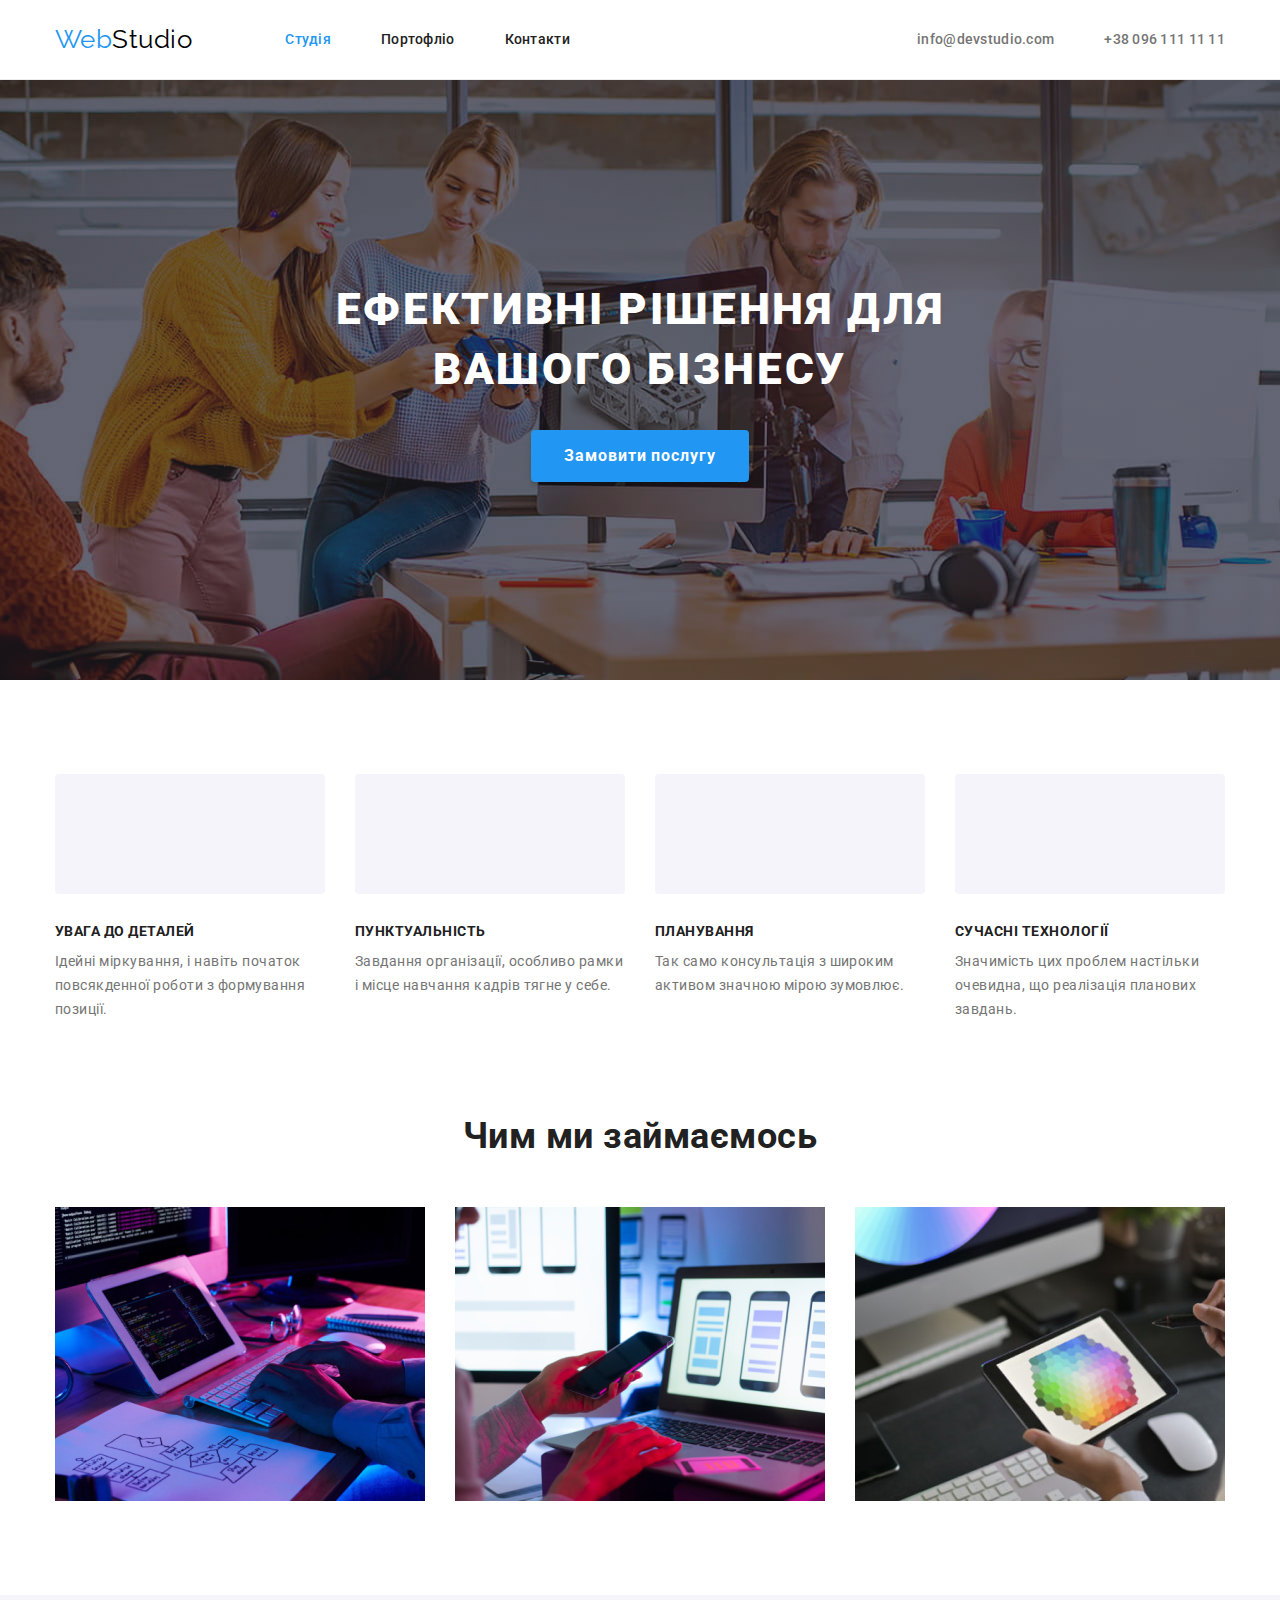
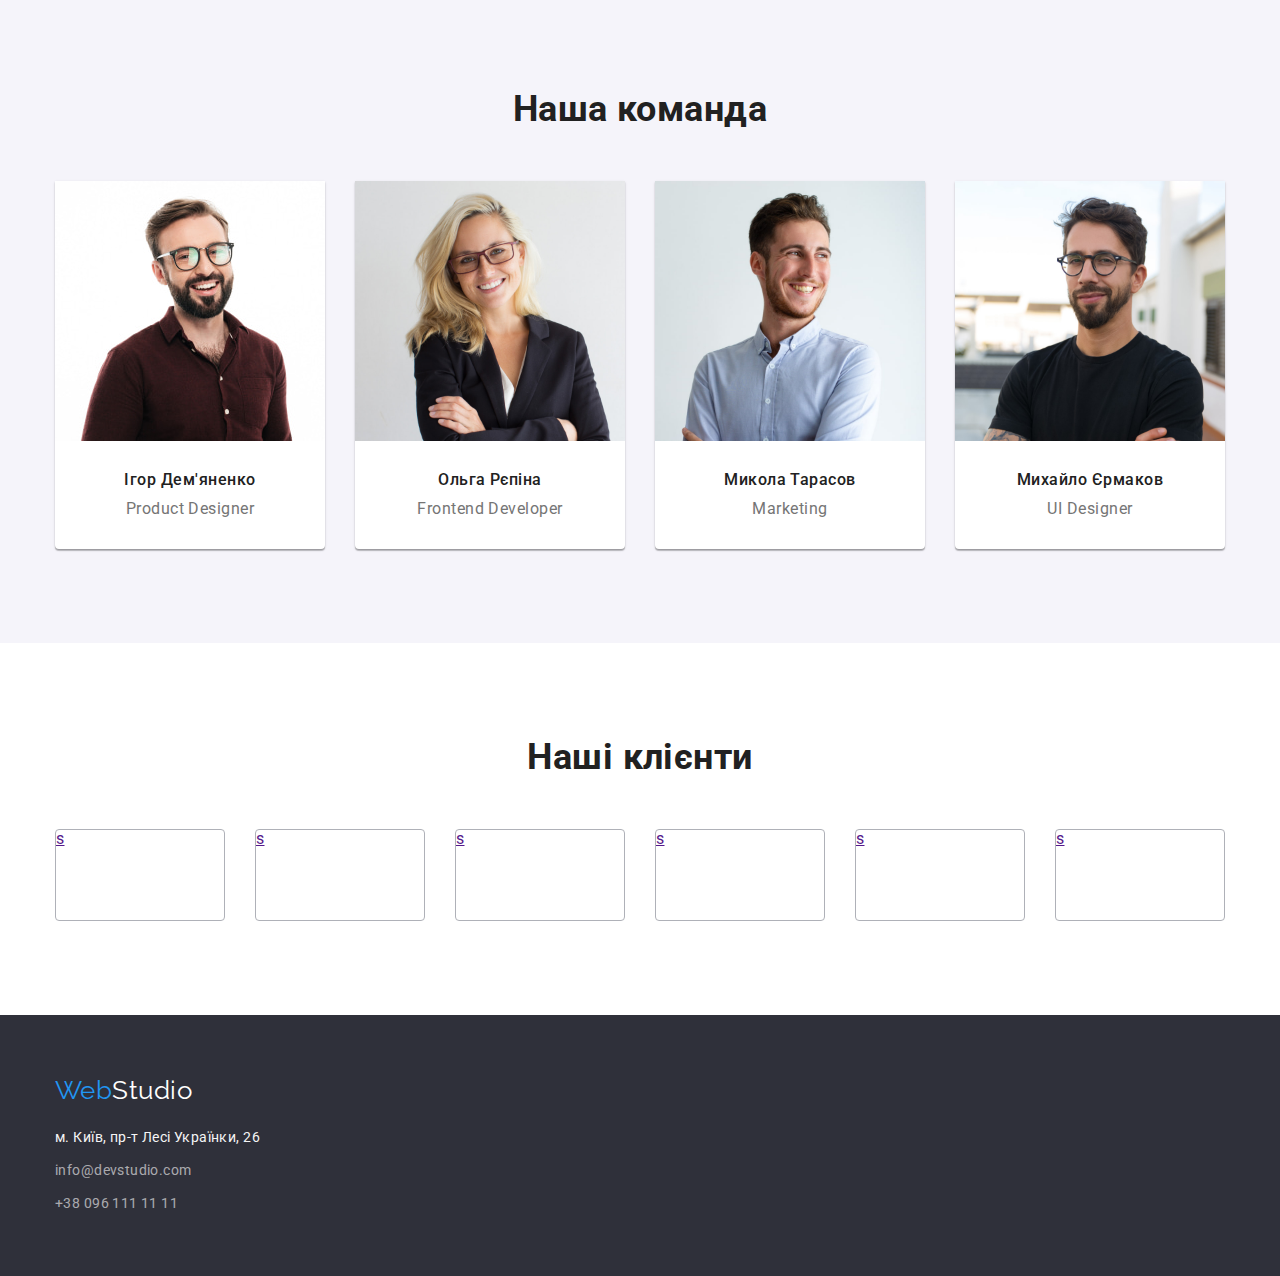
==== index.html @ 8ae7270e "Додано фон service , та icons.svg" ====
<!DOCTYPE html>
<html lang="uk">
  <head>
    <meta charset="UTF-8" />
    <meta http-equiv="X-UA-Compatible" content="IE=edge" />
    <meta name="viewport" content="width=device-width, initial-scale=1.0" />
    <title>WebStudio</title>
    <link
      href="https://fonts.googleapis.com/css2?family=Raleway:wght@700&family=Roboto:wght@400;500;700;900&display=swap"
      rel="stylesheet"
    />
    <link
      rel="stylesheet"
      href="https://cdnjs.cloudflare.com/ajax/libs/modern-normalize/1.1.0/modern-normalize.min.css"
    />
    <link rel="stylesheet" href="./css/styles.css" />
  </head>
  <body>
    <!--Шапка сайту-->
    <header class="page-header">
      <div class="container navbar">
        <!-- Лого -->
        <a class="logo" href="./index.html"><span>Web</span>Studio</a>

        <!-- Навігація по сайту -->
        <nav class="site-nav">
          <ul class="nav-list">
            <li class="item">
              <a class="link current" href="./index.html">Студія</a>
            </li>
            <li class="item">
              <a class="link" href="./portfolio.html">Портофліо</a>
            </li>
            <li class="item">
              <a class="link" href="">Контакти</a>
            </li>
          </ul>
        </nav>

        <!-- Контакти -->
        <ul class="info-list">
          <li class="info-item">
            <a class="info-contact" href="mailto:info@devstudio.com">info@devstudio.com</a>
          </li>
          <li class="item">
            <a class="info-contact" href="tel:+380961111111"> +38 096 111 11 11 </a>
          </li>
        </ul>
      </div>
    </header>

    <!--Головна інформація-->
    <main class="page-main">
      <!--Замовлення послуги-->
      <section class="service">
        <div class="background-img">
        <div class="service-container container">
          <h1 class="service-title">
            Ефективні рішення для вашого бізнесу
          </h1>

          <button class="service-btn" type="button">Замовити послугу</button>
        </div>
      </div>
      </section>

      <!--Особливості-->
      <section class="section">
        <div class="container">
          <h2 class="visually-hidden">Особливості</h2>
          
          <ul class="features-list">
            <li class="features-item">
              <h3 class="features-title">Увага до деталей</h3>
              <p class="features-text">
                Ідейні міркування, і навіть початок повсякденної роботи з
                формування позиції.
              </p>
            </li>
            <li class="features-item">
              <h3 class="features-title">Пунктуальність</h3>
              <p class="features-text">
                Завдання організації, особливо рамки і місце навчання кадрів
                тягне у себе.
              </p>
            </li>
            <li class="features-item">
              <h3 class="features-title">Планування</h3>
              <p class="features-text">
                Так само консультація з широким активом значною мірою зумовлює.
              </p>
            </li>
            <li class="features-item">
              <h3 class="features-title">Сучасні технології</h3>
              <p class="features-text">
                Значимість цих проблем настільки очевидна, що реалізація
                планових завдань.
              </p>
            </li>
          </ul>
        </div>
      </section>

      <!--Робота компанії-->
      <section class="section">
        <div class="container">
          <h2 class="work-title">Чим ми займаємось</h2>

          <ul class="work-list">
            <li class="work-img">
              <img
                class="photo"
                src="./images/work1.jpg"
                alt="програміст працює на своєму робочому місці"
                width="370"
              />
            </li>
            <li class="work-img">
              <img
                class="photo"
                src="./images/work2.jpg"
                alt="команда розробників працює над інтерфейсом для мобільних телефонів"
                width="370"
              />
            </li>
            <li class="work-img">
              <img
                class="photo"
                src="./images/work3.jpg"
                alt="креативний художник веб-дизайну з робочим графічним планшетом для підбору кольорів"
                width="370"
              />
            </li>
          </ul>
        </div>
      </section>

      <!--Команда розробників-->
      <section class="section">
        <div class="container">
          <h2 class="team-title">Наша команда</h2>

          <ul class="team-list">
            <li class="team-item">
              <img
                class="photo"
                src="./images/person1.jpg"
                alt="на фото Ігор Дем'яненко"
                width="270"
              />
              <div class="list-box">
                <h3 class="list-name">Ігор Дем'яненко</h3>
                <p class="position-name">Product Designer</p>
              </div>
            </li>
            <li class="team-item">
              <img
                class="photo"
                src="./images/person2.jpg"
                alt="на фото Ольга Рєпіна"
                width="270"
              />
              <div class="list-box">
                <h3 class="list-name">Ольга Рєпіна</h3>
                <p class="position-name">Frontend Developer</p>
              </div>
            </li>
            <li class="team-item">
              <img
                class="photo"
                src="./images/person3.jpg"
                alt="на фото Микола Тарасов"
                width="270"
              />
              <div class="list-box">
                <h3 class="list-name">Микола Тарасов</h3>
                <p class="position-name">Marketing</p>
              </div>
            </li>
            <li class="team-item">
              <img
                class="photo"
                src="./images/person4.jpg"
                alt="на фото Михайло Єрмаков"
                width="270"
              />
              <div class="list-box">
                <h3 class="list-name">Михайло Єрмаков</h3>
                <p class="position-name">UI Designer</p>
              </div>
            </li>
          </ul>
        </div>
      </section>

      <!-- Постійні клієнти -->
      <section class="section">
        <div class="container">
          <h2 class="clients-title">Наші клієнти</h2>
          
          <ul class="clients-list">
            <li class="clients-item">
              <a href="">s</a>
            </li>
            <li class="clients-item">
              <a href="">s</a>
            </li>
            <li class="clients-item">
              <a href="">s</a>
            </li>
            <li class="clients-item">
              <a href="">s</a>
            </li>
            <li class="clients-item">
              <a href="">s</a>
            </li>
            <li class="clients-item">
              <a href="">s</a>
            </li>
          </ul>
        </div>
      </section>
    </main>

     <!--Підвал сайту-->
     <footer class="page-footer">
      <div class="footer-container container">
        <div class="footer-information">
          <!-- Лого -->
          <a class="footer-logo" href="./index.html"><span>Web</span>Studio</a>

          <!-- Адреса -->
          <address class="information">
            <ul class="information-list">
              <li class="contact-list">
                <a
                  class="footer-address"
                  href="https://www.google.com.ua/maps/place/%D0%B1%D1%83%D0%BB.+%D0%9B%D0%B5%D1%81%D0%B8+%D0%A3%D0%BA%D1%80%D0%B0%D0%B8%D0%BD%D0%BA%D0%B8,+26,+%D0%9A%D0%B8%D0%B5%D0%B2,+02000/@50.4265653,30.5373471,18z/data=!4m5!3m4!1s0x40d4cf0e033ecbe9:0x57a4dffefec77da0!8m2!3d50.4265807!4d30.5383858?hl=ru"
                  target="_blank"
                  rel="noreferrer , nofollow , noopener">
                  м. Київ, пр-т Лесі Українки, 26
                </a>
              </li>
              <li class="contact-list">
                <a 
                  class="footer-contact" 
                  href="mailto:info@devstudio.com">
                  info@devstudio.com
                </a>
              </li class=contact-list>
              <li>
                <a 
                  class="footer-contact" 
                  href="tel:+380961111111">
                  +38 096 111 11 11
                </a>
              </li> 
            </ul>
          </address>
        </div>
      </div>
    </footer>
  </body>
</html>
---- css/styles.css ----
:root {
  --primary-text-color: #212121;
  --secondary-text-color: #757575;
  --interactive-text-color: #2196F3;
  --additional-text-color: #FFFFFF;
  --footer-text-contact: rgba(255, 255, 255, 0.6);
  --logo-text-color: #000000;
  --primary-bg-color: #F5F5F5;
  --service-bg-color:#C4C4C4;
  --team-bg-color: #F5F4FA;
  --footer-bg-color: #2F303A;
  --additional-btn-color: #188CE8;
  --card-border-color: #EEEEEE;
  --header-line-color: #ECECEC;
  --border-clients-static: #AFB1B8;
}

/* Глобальні налаштування */
body {
  font-family: 'Roboto', sans-serif;
  letter-spacing: 0.03em;
  
  background-color: var(--additional-text-color);
  
  color: var(--secondary-text-color);
}

/* Секції */
.section {
  padding-top: 94px;
  padding-bottom: 94px;
  
  background-color: var(--additional-text-color);
}

/* Глобальне налаштування контейнеру */
.container {
  width: 1200px;
  margin-left: auto;
  margin-right: auto;
  padding-left: 15px;
  padding-right: 15px;
}

/* Паттерн visually-hidden */
.visually-hidden {
  position: absolute;
  width: 1px;
  height: 1px;
  margin: -1px;
  border: 0;
  padding: 0;
  white-space: nowrap;
  clip-path: inset(100%);
  clip: rect(0 0 0 0);
  overflow: hidden;
}

/* Налаштунок фото */
.photo {
  display: block;
}

/* Глобальне скидання */
h1,
h2,
h3,
h4,
h5,
h6,
p {
 margin: 0; 
 padding: 0;
}

/* Налаштування для списків */
ul {
  margin: 0;
  padding: 0;

  list-style: none;
}

/* -----HEADER----- */
.navbar {
  display: flex;
  align-items: center;
}

.page-header {
  border-bottom: 1px solid var(--header-line-color);

  background-color: var(--additional-text-color);
}

/* Лого */
.logo {
  color: var(--logo-text-color);
  font-family: 'Raleway', sans-serif;
  font-size: 26px;
  line-height: 1.2;
  text-decoration: none;
}

.logo>span {
  color: var(--interactive-text-color);
}

/* Навігація по сайту */

.site-nav {
  margin-left: 93px;
}

.nav-list {
  display: flex;
}

.nav-list .item:not(:last-child) {
  margin-right: 50px;
}


.nav-list .link {
  display: block;
  padding-top: 32px;
  padding-bottom: 31px;

  color: var(--primary-text-color);
  font-weight: 500;
  font-size: 14px;
  line-height: 1.14;
  letter-spacing: 0.02em;
  text-decoration: none;
}

.nav-list .link:hover,
.nav-list .link:focus {
  color: var(--interactive-text-color);
}

.nav-list .current {
  color: var(--interactive-text-color);
}

/* Контактна інформація */

.info-list {
  display: flex;
  margin-left: auto;
}

.info-item {
  display: block;
  margin-right: 50px;
}

.info-item:last-child {
  margin-right: 0;
}

.info-contact {
  display: block;
  padding-top: 32px;
  padding-bottom: 31px;
  color: var(--secondary-text-color);
  font-weight: 500;
  font-size: 14px;
  line-height: 1.14;
  letter-spacing: 0.02em;
  text-decoration: none;
} 

.info-contact:hover,
.info-contact:focus {
  color: var(--interactive-text-color);
} 

/* -----СТУДІЯ----- */

/* Замовлення послуги */
.background-img {
  max-width: 1600px;
  max-height: 600px;
  margin-left: auto;
  margin-right: auto;

  background-image: linear-gradient(
    rgba(47, 48, 58, 0.4),
    rgba(47, 48, 58, 0.4)),
    url(../images/servicebgimg.jpg);
  background-color: var(--service-bg-color);
  background-position: center;
  background-size: cover;
}

.service-container {
  padding-top: 200px;
  padding-bottom: 200px;
  width: 696px;
  margin: 0 auto;
  text-align: center;
}

.service-title {
  margin-bottom: 30px;
  font-weight: 900;
  color: var(--additional-text-color);
  font-size: 44px;
  line-height: 1.36;
  letter-spacing: 0.06em;
  text-transform: uppercase;
}

.service-btn {
  min-width: 216px;
  padding: 10px 32px;
  box-shadow: 0px 4px 4px rgba(0, 0, 0, 0.15);

  font-family: inherit;
  font-weight: 700;
  font-size: 16px;
  line-height: 1.87;
  letter-spacing: 0.06em;
  border-radius: 4px;
  text-align: center;
  color: var(--additional-text-color);

  background-color: var(--interactive-text-color);
  border: 1px solid transparent;

  cursor: pointer;
}

.service-btn:hover,
.service-btn:focus {
  background-color: var(--additional-btn-color);
}

/* Секція особливості */
.features-list {
  display: flex;
  flex-wrap: wrap;
} 

.features-list .features-item {
  width: 270px;
  margin-right: 30px;
}

.features-item:nth-last-child(1){
  margin-right: 0;
}

.features-item::before {
  display: block;
  content: '';
  height: 120px;
  border-radius: 4px;
  margin-bottom: 30px;
  background-color: var(--team-bg-color);
}

.features-title {
  margin-bottom: 10px;

  color: var(--primary-text-color);
  font-weight: 700;
  font-size: 14px;
  line-height: 1.14;
  text-transform: uppercase;
}

.features-text {
  color: var(--secondary-text-color);
  font-size: 14px;
  line-height: 1.71;
}

/* Робота компанії */
.work-list {
  display: flex;
  flex-wrap: wrap;
}

/* Padding 0 для секції */
.page-main .section:nth-last-child(3) {
  padding-top: 0;
}

.work-list .work-img {
  width: 370px;
  margin-right: 30px;
}

.work-img:last-child {
  margin-right: 0;
}

.work-title {
  margin-bottom: 50px;

  color: var(--primary-text-color);
  font-weight: 700;
  font-size: 36px;
  line-height: 1.16;
  text-align: center;
}

/* Команда */
.team-list {
  display: flex;
  flex-wrap: wrap;
}

/* Фон для секції */
.page-main .section:nth-last-child(2) {
  background-color: var(--team-bg-color);
}

.team-list .team-item {
  width: 270px;
  margin-right: 30px;
  box-shadow: 0px 1px 3px rgba(0, 0, 0, 0.12),
              0px 1px 1px rgba(0, 0, 0, 0.14),
              0px 2px 1px rgba(0, 0, 0, 0.2);

  background-color: var(--additional-text-color);
  border-radius: 0px 0px 4px 4px;
}

.team-item:last-child {
  margin-right: 0;
}

.team-title {
  margin-bottom: 50px;

  color: var(--primary-text-color);
  font-weight: 700;
  font-size: 36px;
  line-height: 1.16;
  text-align: center;
}

.list-box {
  padding-top: 30px;
  padding-bottom: 30px;
}

.list-name {
  margin-bottom: 10px;
  color: var(--primary-text-color);
  font-weight: 500;
  font-size: 16px;
  line-height: 1.18;
  text-align: center;
}

.position-name {
  color: var(--secondary-text-color);
  font-size: 16px;
  line-height: 1.18;
  text-align: center;
}

/* Наші клієнти */
.clients-list {
  display: flex;
  flex-wrap: wrap;
} 

.clients-list .clients-item {
  width: 170px;
  margin-right: 30px;
  height: 92px;
  border-radius: 4px;
  border: 1px solid var(--border-clients-static) ;
}

.clients-item:nth-last-child(1){
  margin-right: 0;
}

.clients-title {
margin-bottom: 50px;

color: var(--primary-text-color);
font-weight: 700;
font-size: 36px;
line-height: 1.16;
text-align: center;
}

/* -------ПОРТФОЛІО------- */

.portfolio .container:nth-child(1) {
  margin-bottom: 50px;
}

/* Фільтр кнопок */
.btn-list {
  display: flex;
  flex-wrap: wrap;
  justify-content: center;
  margin-bottom: 50px;
}

.btn-list .btn-item {
  margin-right: 6px;
}

.btn-item:last-child {
  margin-right: 0;
}

.btn-list .btn {
  padding: 6px 22px;

  font-family: inherit;
  font-weight: 500;
  font-size: 16px;
  line-height: 1.62;
  letter-spacing: 0.03em;
  color: var(--primary-text-color);

  border-radius: 4px;
  border: 1px transparent;
  background-color: var(--team-bg-color);

  cursor: pointer;
}

.btn-list .btn:hover,
.btn-list .btn:focus {
  box-shadow: 0px 3px 1px rgba(0, 0, 0, 0.1),
              0px 1px 2px rgba(0, 0, 0, 0.08),
              0px 2px 2px rgba(0, 0, 0, 0.12);

  background-color: var(--interactive-text-color);
  color: var(--additional-text-color);            
}

/* Портфоліо картки */

.portfolio-card {
  display: flex;
  flex-wrap: wrap;
}

.card {
  margin-right: 30px;
  margin-bottom: 30px;
  width: 370px;

  background-color: var(--additional-text-color);
}

.card:nth-child(3n) {
  margin-right: 0;
}

.card:nth-last-child(-n + 3) {
  margin-bottom: 0;
}

.portfolio-box {
  padding-top: 20px;
  padding-bottom: 20px;
  padding-left: 24px;
  padding-right: 24px;
  border-left: 1px solid var(--card-border-color);
  border-right: 1px solid var(--card-border-color);
  border-bottom: 1px solid var(--card-border-color);
}

.portfolio-link {
  text-decoration: none;
}

.portfolio-title {
  margin-bottom: 4px;
  color: var(--primary-text-color);
  font-weight: 700;
  font-size: 18px;
  line-height: 2;
  letter-spacing: 0.06em;
}

.portfolio-text {
  color: var(--secondary-text-color);
  font-size: 16px;
  line-height: 1.87;
}

/* -----FOOTER----- */

.page-footer {
  background-color: var(--footer-bg-color);
  padding-top: 60px;
  padding-bottom: 60px;
}

.footer-container {
  display: flex;
}

/* Лого */
.footer-logo {
  display:inline-block;
  margin-bottom: 20px;

  color: var(--additional-text-color);
  font-family: 'Raleway', sans-serif;
  font-size: 26px;
  line-height: 1.2;
  text-decoration: none;
}

.footer-logo>span {
  color: var(--interactive-text-color);
}

/* Адреса */

.contact-list:not(:last-child) {
  margin-bottom: 9px;
}

.footer-contact,
.footer-address  {
  font-size: 14px;
  font-style: normal;
  font-weight: 400;
  line-height: 1.71;
  letter-spacing: 0.03em;
  color: var(--footer-text-contact);
  text-decoration: none;
}

.footer-address {
  color: var(--primary-bg-color);
}

.footer-contact:hover,
.footer-contact:focus {
  color: var(--interactive-text-color);
} 

.footer-address:hover,
.footer-address:focus {
  color: var(--interactive-text-color);
}
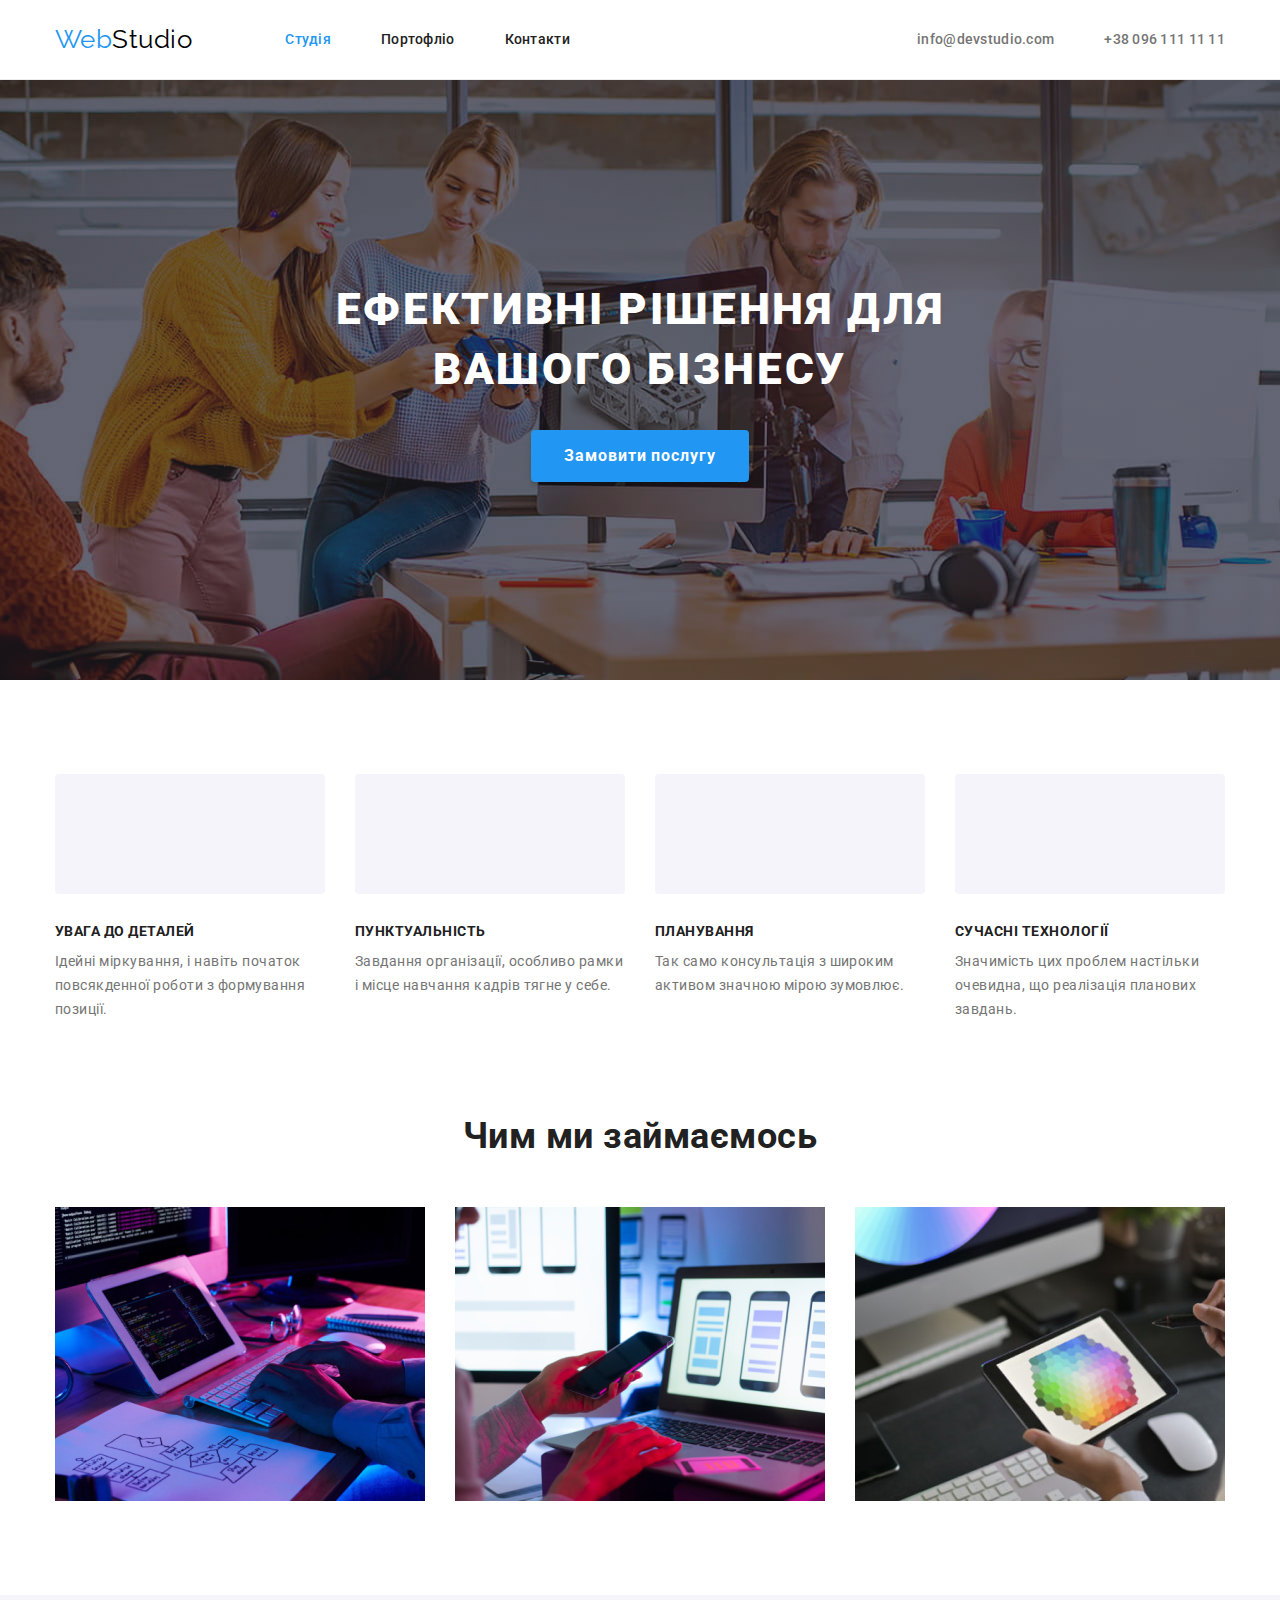
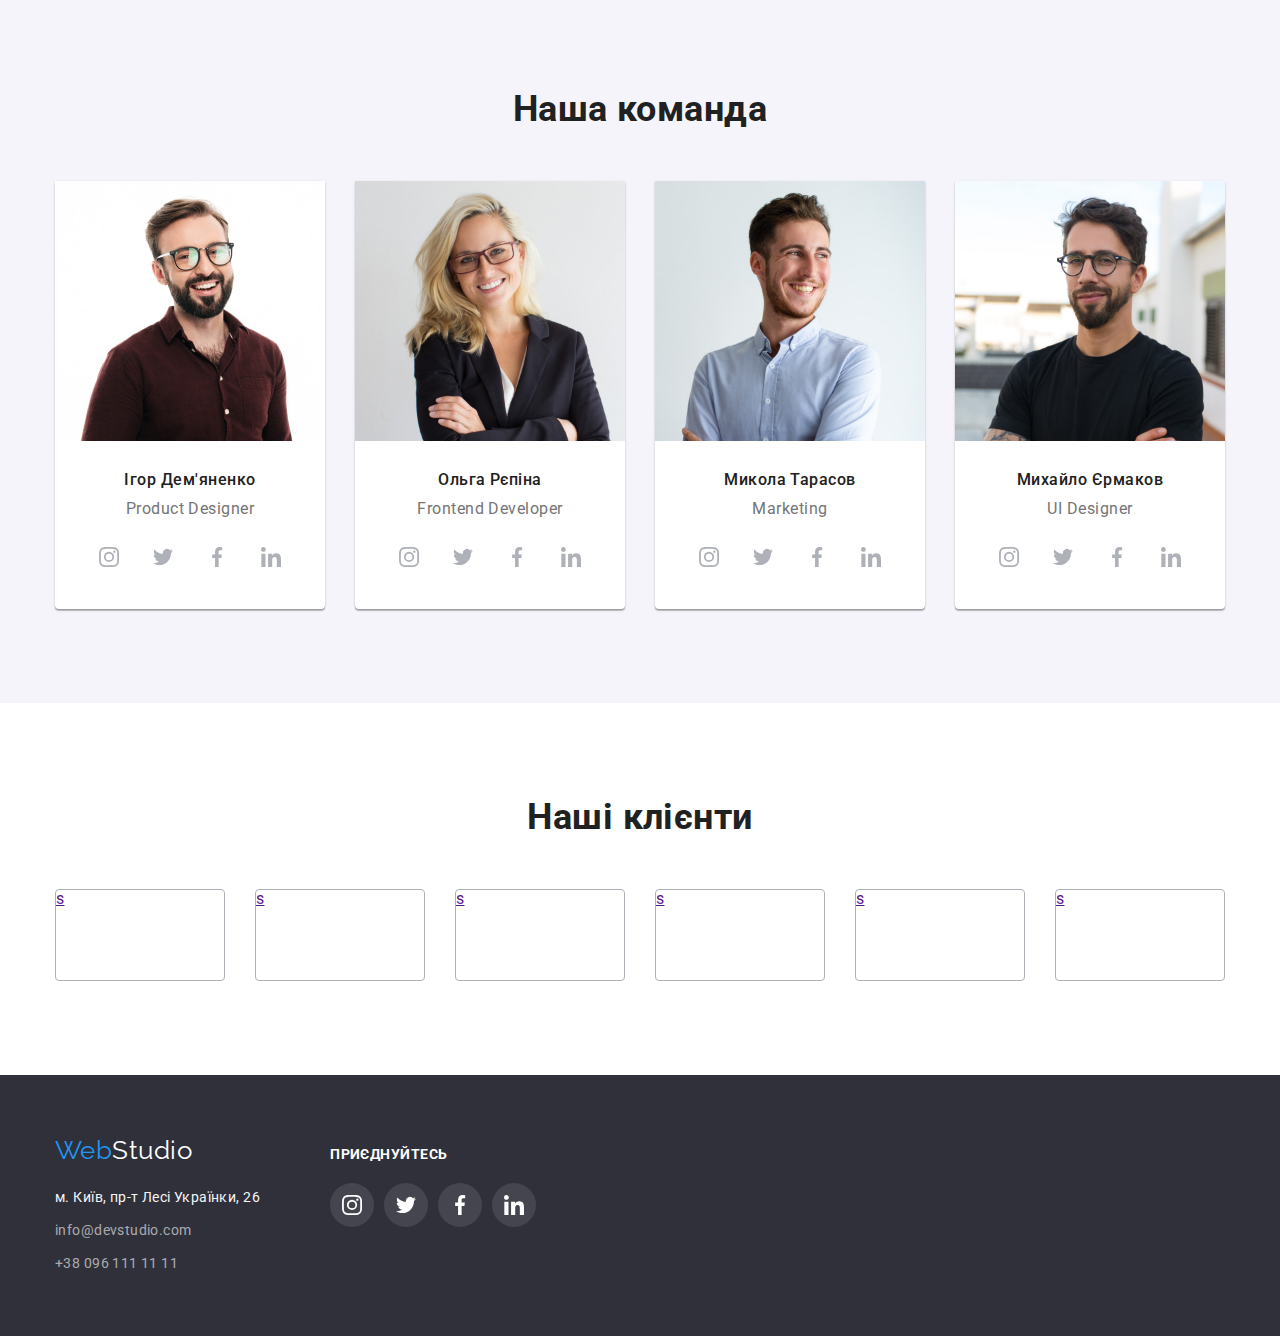
==== commit dc86cefd: "Створено іконки на соц.мережі" ====
--- a/index.html
+++ b/index.html
@@ -40,10 +40,14 @@
         <!-- Контакти -->
         <ul class="info-list">
           <li class="info-item">
-            <a class="info-contact" href="mailto:info@devstudio.com">info@devstudio.com</a>
+            <a class="info-contact" href="mailto:info@devstudio.com"
+              >info@devstudio.com</a
+            >
           </li>
           <li class="item">
-            <a class="info-contact" href="tel:+380961111111"> +38 096 111 11 11 </a>
+            <a class="info-contact" href="tel:+380961111111">
+              +38 096 111 11 11
+            </a>
           </li>
         </ul>
       </div>
@@ -54,21 +58,19 @@
       <!--Замовлення послуги-->
       <section class="service">
         <div class="background-img">
-        <div class="service-container container">
-          <h1 class="service-title">
-            Ефективні рішення для вашого бізнесу
-          </h1>
-
-          <button class="service-btn" type="button">Замовити послугу</button>
-        </div>
-      </div>
+          <div class="service-container container">
+            <h1 class="service-title">Ефективні рішення для вашого бізнесу</h1>
+
+            <button class="service-btn" type="button">Замовити послугу</button>
+          </div>
+        </div>
       </section>
 
       <!--Особливості-->
       <section class="section">
         <div class="container">
           <h2 class="visually-hidden">Особливості</h2>
-          
+
           <ul class="features-list">
             <li class="features-item">
               <h3 class="features-title">Увага до деталей</h3>
@@ -151,6 +153,28 @@
               <div class="list-box">
                 <h3 class="list-name">Ігор Дем'яненко</h3>
                 <p class="position-name">Product Designer</p>
+                <ul class="socials team-socials">
+                  <li class="icon-list"><a class="icon-link" href="">
+                    <svg class="team-svg">
+                      <use href="./images/icons.svg#icon-instagram" width="20" height="20"></use>
+                    </svg>
+                  </a></li>
+                  <li class="icon-list"><a class="icon-link" href="">
+                    <svg class="team-svg">
+                      <use href="./images/icons.svg#icon-twitter" width="20" height="20"></use>
+                    </svg>
+                  </a></li>
+                  <li class="icon-list"><a class="icon-link" href="">
+                    <svg class="team-svg">
+                      <use href="./images/icons.svg#icon-facebook" width="20" height="20"></use>
+                    </svg>
+                  </a></li>
+                  <li class="icon-list"><a class="icon-link" href="">
+                    <svg class="team-svg">
+                      <use href="./images/icons.svg#icon-linkedin" width="20" height="20"></use>
+                    </svg>
+                  </a></li>
+                </ul>
               </div>
             </li>
             <li class="team-item">
@@ -163,6 +187,28 @@
               <div class="list-box">
                 <h3 class="list-name">Ольга Рєпіна</h3>
                 <p class="position-name">Frontend Developer</p>
+                <ul class="socials team-socials">
+                  <li class="icon-list"><a class="icon-link" href="">
+                    <svg class="team-svg">
+                      <use href="./images/icons.svg#icon-instagram" width="20" height="20"></use>
+                    </svg>
+                  </a></li>
+                  <li class="icon-list"><a class="icon-link" href="">
+                    <svg class="team-svg">
+                      <use href="./images/icons.svg#icon-twitter" width="20" height="20"></use>
+                    </svg>
+                  </a></li>
+                  <li class="icon-list"><a class="icon-link" href="">
+                    <svg class="team-svg">
+                      <use href="./images/icons.svg#icon-facebook" width="20" height="20"></use>
+                    </svg>
+                  </a></li>
+                  <li class="icon-list"><a class="icon-link" href="">
+                    <svg class="team-svg">
+                      <use href="./images/icons.svg#icon-linkedin" width="20" height="20"></use>
+                    </svg>
+                  </a></li>
+                </ul>
               </div>
             </li>
             <li class="team-item">
@@ -175,6 +221,28 @@
               <div class="list-box">
                 <h3 class="list-name">Микола Тарасов</h3>
                 <p class="position-name">Marketing</p>
+                <ul class="socials team-socials">
+                  <li class="icon-list"><a class="icon-link" href="">
+                    <svg class="team-svg">
+                      <use href="./images/icons.svg#icon-instagram" width="20" height="20"></use>
+                    </svg>
+                  </a></li>
+                  <li class="icon-list"><a class="icon-link" href="">
+                    <svg class="team-svg">
+                      <use href="./images/icons.svg#icon-twitter" width="20" height="20"></use>
+                    </svg>
+                  </a></li>
+                  <li class="icon-list"><a class="icon-link" href="">
+                    <svg class="team-svg">
+                      <use href="./images/icons.svg#icon-facebook" width="20" height="20"></use>
+                    </svg>
+                  </a></li>
+                  <li class="icon-list"><a class="icon-link" href="">
+                    <svg class="team-svg">
+                      <use href="./images/icons.svg#icon-linkedin" width="20" height="20"></use>
+                    </svg>
+                  </a></li>
+                </ul>
               </div>
             </li>
             <li class="team-item">
@@ -187,6 +255,28 @@
               <div class="list-box">
                 <h3 class="list-name">Михайло Єрмаков</h3>
                 <p class="position-name">UI Designer</p>
+                <ul class="socials team-socials">
+                  <li class="icon-list"><a class="icon-link" href="">
+                    <svg class="team-svg">
+                      <use href="./images/icons.svg#icon-instagram" width="20" height="20"></use>
+                    </svg>
+                  </a></li>
+                  <li class="icon-list"><a class="icon-link" href="">
+                    <svg class="team-svg">
+                      <use href="./images/icons.svg#icon-twitter" width="20" height="20"></use>
+                    </svg>
+                  </a></li>
+                  <li class="icon-list"><a class="icon-link" href="">
+                    <svg class="team-svg">
+                      <use href="./images/icons.svg#icon-facebook" width="20" height="20"></use>
+                    </svg>
+                  </a></li>
+                  <li class="icon-list"><a class="icon-link" href="">
+                    <svg class="team-svg">
+                      <use href="./images/icons.svg#icon-linkedin" width="20" height="20"></use>
+                    </svg>
+                  </a></li>
+                </ul>
               </div>
             </li>
           </ul>
@@ -197,7 +287,7 @@
       <section class="section">
         <div class="container">
           <h2 class="clients-title">Наші клієнти</h2>
-          
+
           <ul class="clients-list">
             <li class="clients-item">
               <a href="">s</a>
@@ -222,8 +312,8 @@
       </section>
     </main>
 
-     <!--Підвал сайту-->
-     <footer class="page-footer">
+    <!--Підвал сайту-->
+    <footer class="page-footer">
       <div class="footer-container container">
         <div class="footer-information">
           <!-- Лого -->
@@ -237,28 +327,61 @@
                   class="footer-address"
                   href="https://www.google.com.ua/maps/place/%D0%B1%D1%83%D0%BB.+%D0%9B%D0%B5%D1%81%D0%B8+%D0%A3%D0%BA%D1%80%D0%B0%D0%B8%D0%BD%D0%BA%D0%B8,+26,+%D0%9A%D0%B8%D0%B5%D0%B2,+02000/@50.4265653,30.5373471,18z/data=!4m5!3m4!1s0x40d4cf0e033ecbe9:0x57a4dffefec77da0!8m2!3d50.4265807!4d30.5383858?hl=ru"
                   target="_blank"
-                  rel="noreferrer , nofollow , noopener">
+                  rel="noreferrer , nofollow , noopener"
+                >
                   м. Київ, пр-т Лесі Українки, 26
                 </a>
               </li>
               <li class="contact-list">
-                <a 
-                  class="footer-contact" 
-                  href="mailto:info@devstudio.com">
+                <a class="footer-contact" href="mailto:info@devstudio.com">
                   info@devstudio.com
                 </a>
-              </li class=contact-list>
-              <li>
-                <a 
-                  class="footer-contact" 
-                  href="tel:+380961111111">
+              </li>
+              <li class="contact-list">
+                <a class="footer-contact" href="tel:+380961111111">
                   +38 096 111 11 11
                 </a>
-              </li> 
+              </li>
             </ul>
           </address>
+        </div>
+
+        <!-- Соц.мережі футера -->
+        <div class="footer-socials">
+          <h2 class="socials-title">Приєднуйтесь</h2>
+
+          <ul class="socials">
+            <li class="socials-list">
+              <a class="socials-link" href="">
+                <svg class="socials-svg">
+                  <use href="./images/icons.svg#icon-instagram" width="20" height="20"></use>
+                </svg>
+              </a>
+            </li>
+            <li class="socials-list">
+              <a class="socials-link" href="">
+                <svg class="socials-svg">
+                  <use href="./images/icons.svg#icon-twitter" width="20" height="20"></use>
+                </svg>
+              </a>
+            </li>
+            <li class="socials-list">
+              <a class="socials-link" href="">
+                <svg class="socials-svg">
+                  <use href="./images/icons.svg#icon-facebook" width="20" height="20"></use>
+                </svg>
+              </a>
+            </li>
+            <li class="socials-list">
+              <a class="socials-link" href="">
+                <svg class="socials-svg">
+                  <use href="./images/icons.svg#icon-linkedin" width="20" height="20"></use>
+                </svg>
+              </a>
+            </li>
+          </ul>
         </div>
       </div>
     </footer>
   </body>
-</html>+</html>
--- a/css/styles.css
+++ b/css/styles.css
@@ -364,6 +364,44 @@
   text-align: center;
 }
 
+.team-socials {
+  display: flex;
+  padding-top: 16px;
+  padding-left: 32px;
+  padding-right: 32px;
+}
+
+.icon-link {
+  display: block;
+  padding-top: 12px;
+  padding-left: 12px;
+  width: 44px;
+  height: 44px;
+  border-radius: 50%;
+}
+
+.icon-list {
+  margin-left: 10px;
+}
+
+.icon-list:nth-child(1) {
+  margin-left: 0;
+}
+
+.icon-link:hover {
+  background-color: var(--interactive-text-color);
+}
+
+.icon-link:hover .team-svg {
+  fill: var(--additional-text-color);
+}
+
+.team-svg {
+  fill: var(--border-clients-static);
+  width: 20px;
+  height: 20px;
+}
+
 /* Наші клієнти */
 .clients-list {
   display: flex;
@@ -550,4 +588,52 @@
 .footer-address:hover,
 .footer-address:focus {
   color: var(--interactive-text-color);
+}
+
+/* Footer socials */
+
+.footer-socials {
+  padding-top: 12px;
+  margin-left: 70px;
+}
+
+.socials-title {
+  margin-bottom: 20px;
+  color: var(--additional-text-color);
+  font-size: 14px;
+  line-height: 1.14;
+  font-weight: 700;
+  text-transform: uppercase;
+}
+
+.socials {
+  display: flex;
+}
+
+.socials-link {
+  display: block;
+  padding-top: 12px;
+  padding-left: 12px;
+  width: 44px;
+  height: 44px;
+  background-color: rgba(255, 255, 255, 0.1);
+  border-radius: 50%;
+}
+
+.socials-list {
+  margin-left: 10px;
+}
+
+.socials-list:nth-child(1) {
+  margin-left: 0;
+}
+
+.socials-link:hover {
+  background-color: var(--interactive-text-color);
+}
+
+.socials-svg {
+  fill: var(--additional-text-color);
+  width: 20px;
+  height: 20px;
 }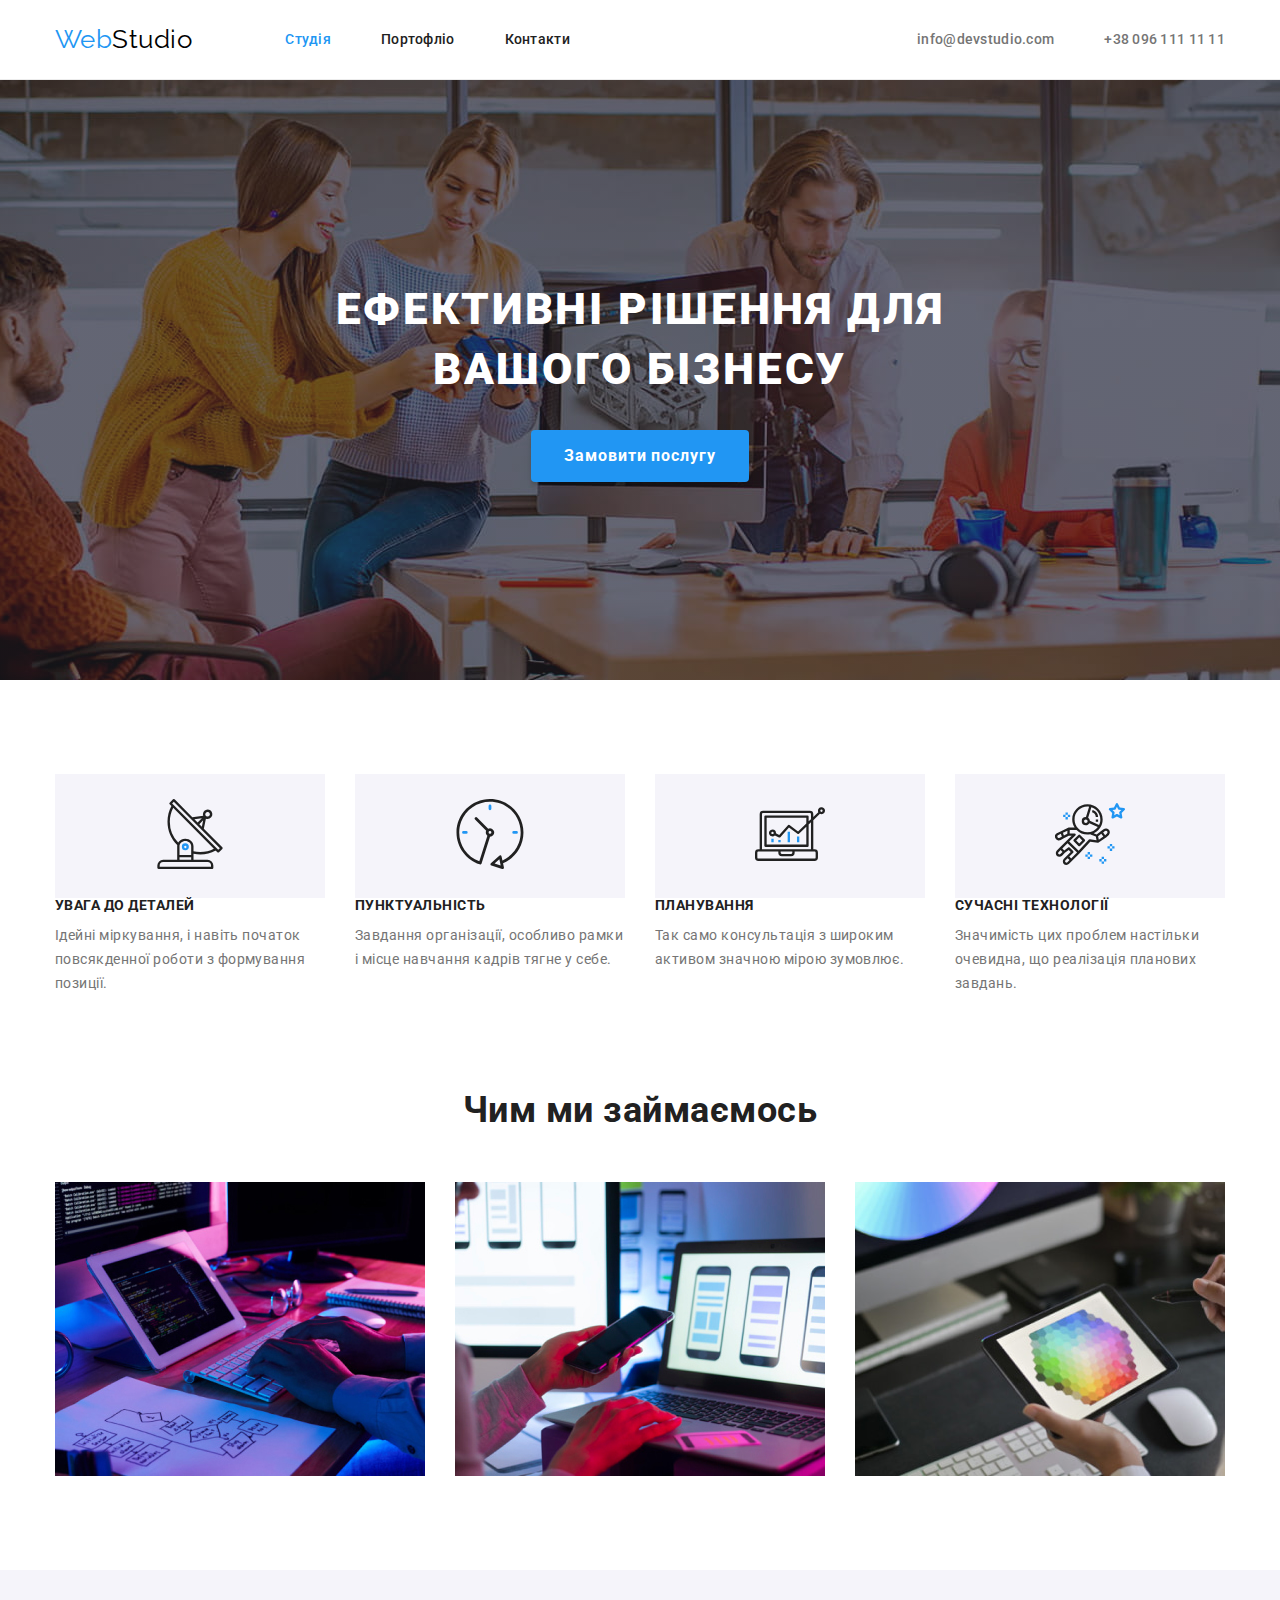
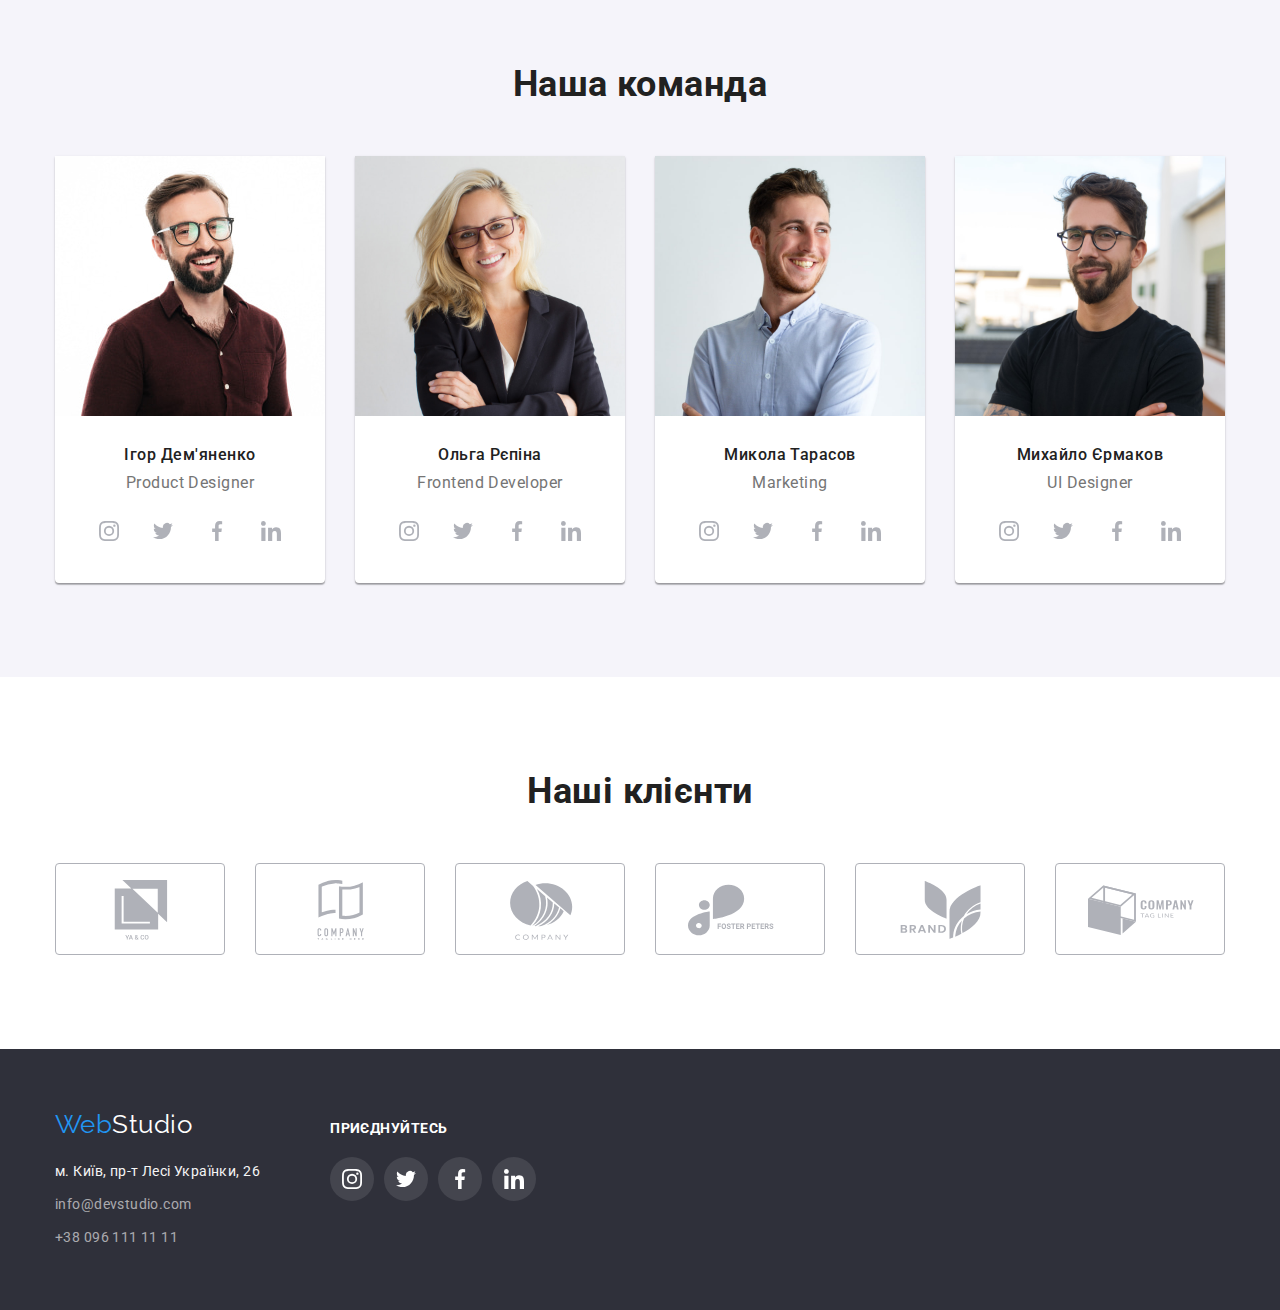
==== commit 33e54d81: "Додано іконки клієнтів та в Особливості" ====
--- a/index.html
+++ b/index.html
@@ -73,6 +73,11 @@
 
           <ul class="features-list">
             <li class="features-item">
+              <div class="features-box">
+                <svg class="features-icon" width="270" height="120">
+                  <use href="./images/icons.svg#icon-antenna" width="70" height="70"></use>
+                </svg>
+              </div>
               <h3 class="features-title">Увага до деталей</h3>
               <p class="features-text">
                 Ідейні міркування, і навіть початок повсякденної роботи з
@@ -80,6 +85,11 @@
               </p>
             </li>
             <li class="features-item">
+              <div class="features-box">
+                <svg class="features-icon" width="270" height="120">
+                  <use href="./images/icons.svg#icon-clock" width="70" height="70"></use>
+                </svg>
+              </div>
               <h3 class="features-title">Пунктуальність</h3>
               <p class="features-text">
                 Завдання організації, особливо рамки і місце навчання кадрів
@@ -87,12 +97,22 @@
               </p>
             </li>
             <li class="features-item">
+              <div class="features-box">
+                <svg class="features-icon" width="270" height="120">
+                  <use href="./images/icons.svg#icon-diagram" width="70" height="70"></use>
+                </svg>
+              </div>
               <h3 class="features-title">Планування</h3>
               <p class="features-text">
                 Так само консультація з широким активом значною мірою зумовлює.
               </p>
             </li>
             <li class="features-item">
+              <div class="features-box">
+                <svg class="features-icon" width="270" height="120">
+                  <use href="./images/icons.svg#icon-astronaut" width="70" height="70"></use>
+                </svg>
+              </div>
               <h3 class="features-title">Сучасні технології</h3>
               <p class="features-text">
                 Значимість цих проблем настільки очевидна, що реалізація
@@ -286,26 +306,52 @@
       <!-- Постійні клієнти -->
       <section class="section">
         <div class="container">
+          
           <h2 class="clients-title">Наші клієнти</h2>
 
+          <!-- Таблиця клієнтів -->
           <ul class="clients-list">
             <li class="clients-item">
-              <a href="">s</a>
-            </li>
-            <li class="clients-item">
-              <a href="">s</a>
-            </li>
-            <li class="clients-item">
-              <a href="">s</a>
-            </li>
-            <li class="clients-item">
-              <a href="">s</a>
-            </li>
-            <li class="clients-item">
-              <a href="">s</a>
-            </li>
-            <li class="clients-item">
-              <a href="">s</a>
+              <a class="clients-link" href="">
+                <svg class="clients-icon" width="170" height="92">
+                  <use href="./images/icons.svg#icon-client1" width="106" height="60"></use>
+                </svg>
+              </a>
+            </li>
+            <li class="clients-item">
+              <a class="clients-link" href="">
+                <svg class="clients-icon" width="170" height="92">
+                  <use href="./images/icons.svg#icon-client2" width="106" height="60"></use>
+                </svg>
+              </a>
+            </li>
+            <li class="clients-item">
+              <a class="clients-link" href="">
+                <svg class="clients-icon" width="170" height="92">
+                  <use href="./images/icons.svg#icon-client3" width="106" height="60"></use>
+                </svg>
+              </a>
+            </li>
+            <li class="clients-item">
+              <a class="clients-link" href="">
+                <svg class="clients-icon" width="170" height="92">
+                  <use href="./images/icons.svg#icon-client4" width="106" height="60"></use>
+                </svg>
+              </a>
+            </li>
+            <li class="clients-item">
+              <a class="clients-link" href="">
+                <svg class="clients-icon" width="170" height="92">
+                  <use href="./images/icons.svg#icon-client5" width="106" height="60"></use>
+                </svg>
+              </a>
+            </li>
+            <li class="clients-item">
+              <a class="clients-link" href="">
+                <svg class="clients-icon" width="170" height="92">
+                  <use href="./images/icons.svg#icon-client6" width="106" height="60"></use>
+                </svg>
+              </a>
             </li>
           </ul>
         </div>
--- a/css/styles.css
+++ b/css/styles.css
@@ -252,13 +252,16 @@
   margin-right: 0;
 }
 
-.features-item::before {
-  display: block;
-  content: '';
-  height: 120px;
-  border-radius: 4px;
-  margin-bottom: 30px;
+.features-box {
   background-color: var(--team-bg-color);
+}
+
+/* Параметри для іконок особливості */
+.features-icon {
+  padding-top: 25px;
+  padding-bottom: 25px;
+  padding-left: 100px;
+  padding-right: 100px;
 }
 
 .features-title {
@@ -358,15 +361,17 @@
 }
 
 .position-name {
+  margin-bottom: 16px;
+
   color: var(--secondary-text-color);
   font-size: 16px;
   line-height: 1.18;
   text-align: center;
 }
 
+/* Іконки */
 .team-socials {
   display: flex;
-  padding-top: 16px;
   padding-left: 32px;
   padding-right: 32px;
 }
@@ -416,6 +421,10 @@
   border: 1px solid var(--border-clients-static) ;
 }
 
+.clients-item:hover {
+  border: 1px solid var(--interactive-text-color);
+}
+
 .clients-item:nth-last-child(1){
   margin-right: 0;
 }
@@ -428,6 +437,15 @@
 font-size: 36px;
 line-height: 1.16;
 text-align: center;
+}
+
+.clients-icon {
+  padding: 16px 32px;
+  fill: var(--border-clients-static);
+}
+
+.clients-item:hover .clients-icon {
+  fill: var(--interactive-text-color);
 }
 
 /* -------ПОРТФОЛІО------- */
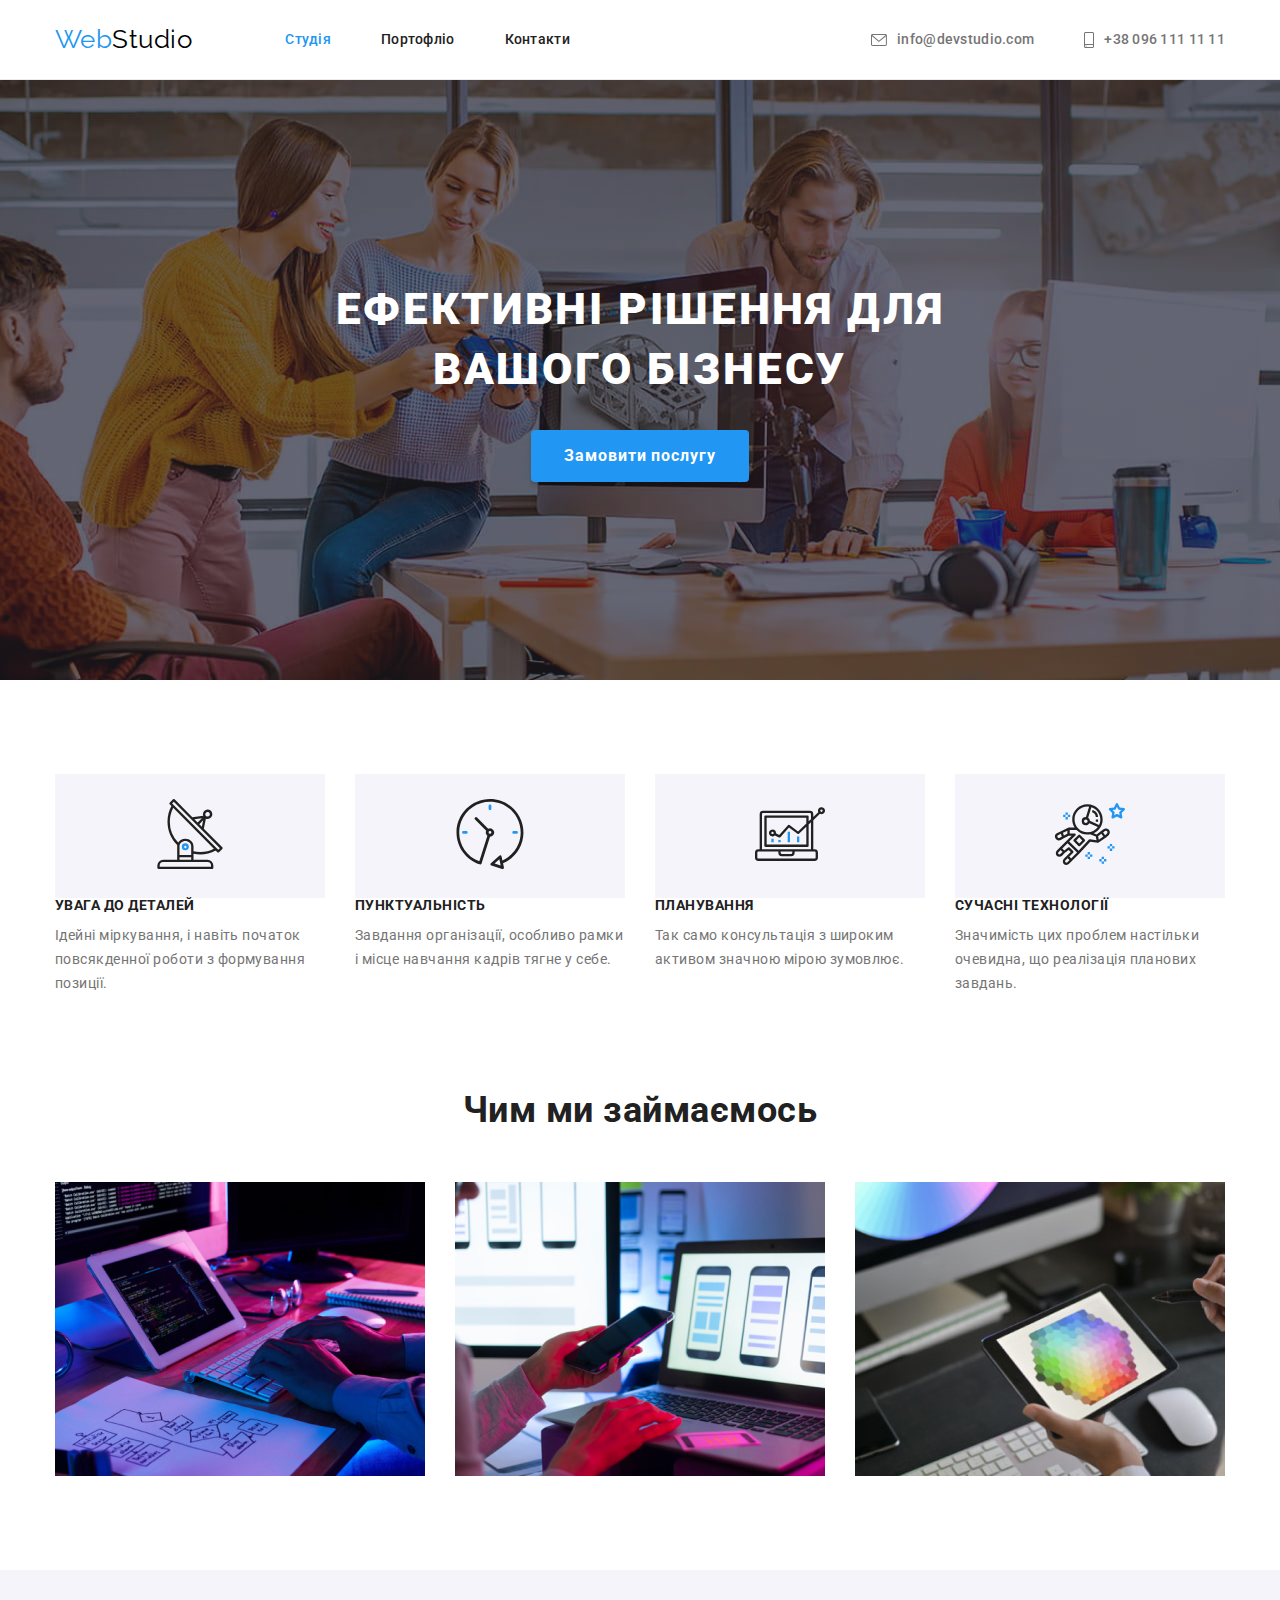
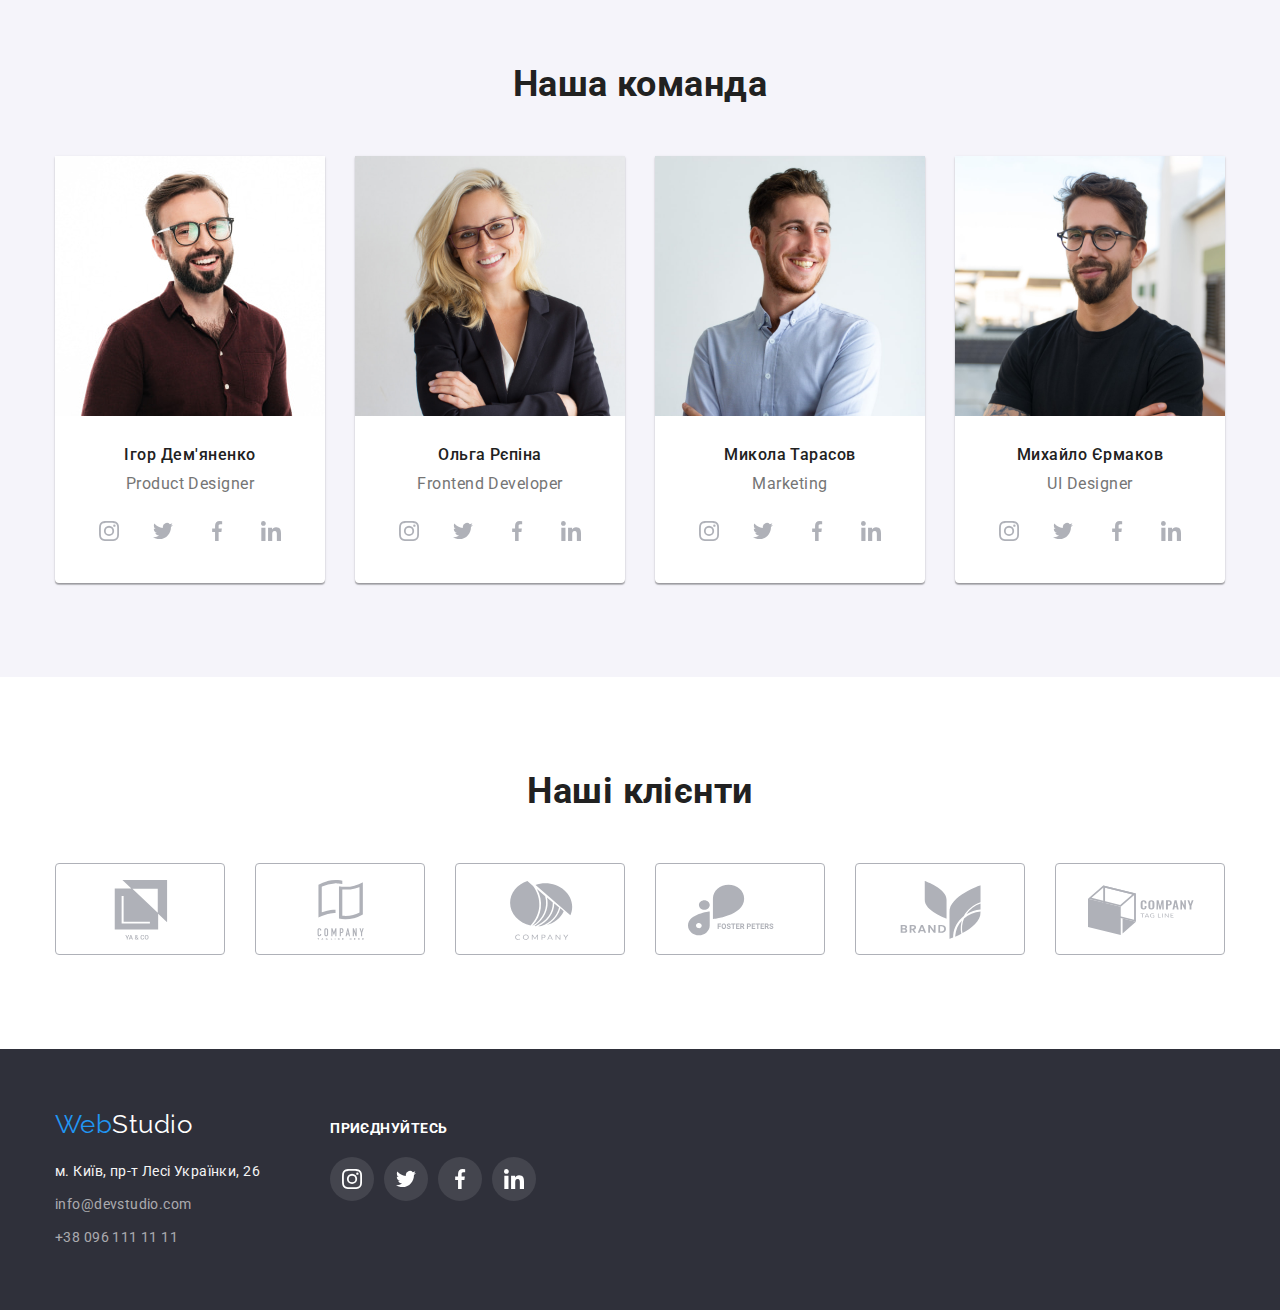
==== commit 4009af7d: "Виконано верхні контакти" ====
--- a/index.html
+++ b/index.html
@@ -40,13 +40,19 @@
         <!-- Контакти -->
         <ul class="info-list">
           <li class="info-item">
-            <a class="info-contact" href="mailto:info@devstudio.com"
-              >info@devstudio.com</a
-            >
+            <a class="info-contact" href="mailto:info@devstudio.com">
+              <svg class="info-envelope" width="16" height="79">
+                <use href="./images/icons.svg#icon-envelope" width="16" height="12"></use>
+              </svg>
+              <span class="info-span">info@devstudio.com</span>
+          </a>
           </li>
-          <li class="item">
+          <li class="info-item">
             <a class="info-contact" href="tel:+380961111111">
-              +38 096 111 11 11
+              <svg class="info-smartphone" width="10" height="79">
+                <use href="./images/icons.svg#icon-smartphone" width="10" height="16"></use>
+              </svg>
+              <span class="info-span">+38 096 111 11 11</span>
             </a>
           </li>
         </ul>
@@ -75,7 +81,11 @@
             <li class="features-item">
               <div class="features-box">
                 <svg class="features-icon" width="270" height="120">
-                  <use href="./images/icons.svg#icon-antenna" width="70" height="70"></use>
+                  <use
+                    href="./images/icons.svg#icon-antenna"
+                    width="70"
+                    height="70"
+                  ></use>
                 </svg>
               </div>
               <h3 class="features-title">Увага до деталей</h3>
@@ -87,7 +97,11 @@
             <li class="features-item">
               <div class="features-box">
                 <svg class="features-icon" width="270" height="120">
-                  <use href="./images/icons.svg#icon-clock" width="70" height="70"></use>
+                  <use
+                    href="./images/icons.svg#icon-clock"
+                    width="70"
+                    height="70"
+                  ></use>
                 </svg>
               </div>
               <h3 class="features-title">Пунктуальність</h3>
@@ -99,7 +113,11 @@
             <li class="features-item">
               <div class="features-box">
                 <svg class="features-icon" width="270" height="120">
-                  <use href="./images/icons.svg#icon-diagram" width="70" height="70"></use>
+                  <use
+                    href="./images/icons.svg#icon-diagram"
+                    width="70"
+                    height="70"
+                  ></use>
                 </svg>
               </div>
               <h3 class="features-title">Планування</h3>
@@ -110,7 +128,11 @@
             <li class="features-item">
               <div class="features-box">
                 <svg class="features-icon" width="270" height="120">
-                  <use href="./images/icons.svg#icon-astronaut" width="70" height="70"></use>
+                  <use
+                    href="./images/icons.svg#icon-astronaut"
+                    width="70"
+                    height="70"
+                  ></use>
                 </svg>
               </div>
               <h3 class="features-title">Сучасні технології</h3>
@@ -174,26 +196,50 @@
                 <h3 class="list-name">Ігор Дем'яненко</h3>
                 <p class="position-name">Product Designer</p>
                 <ul class="socials team-socials">
-                  <li class="icon-list"><a class="icon-link" href="">
-                    <svg class="team-svg">
-                      <use href="./images/icons.svg#icon-instagram" width="20" height="20"></use>
-                    </svg>
-                  </a></li>
-                  <li class="icon-list"><a class="icon-link" href="">
-                    <svg class="team-svg">
-                      <use href="./images/icons.svg#icon-twitter" width="20" height="20"></use>
-                    </svg>
-                  </a></li>
-                  <li class="icon-list"><a class="icon-link" href="">
-                    <svg class="team-svg">
-                      <use href="./images/icons.svg#icon-facebook" width="20" height="20"></use>
-                    </svg>
-                  </a></li>
-                  <li class="icon-list"><a class="icon-link" href="">
-                    <svg class="team-svg">
-                      <use href="./images/icons.svg#icon-linkedin" width="20" height="20"></use>
-                    </svg>
-                  </a></li>
+                  <li class="icon-list">
+                    <a class="icon-link" href="">
+                      <svg class="team-svg">
+                        <use
+                          href="./images/icons.svg#icon-instagram"
+                          width="20"
+                          height="20"
+                        ></use>
+                      </svg>
+                    </a>
+                  </li>
+                  <li class="icon-list">
+                    <a class="icon-link" href="">
+                      <svg class="team-svg">
+                        <use
+                          href="./images/icons.svg#icon-twitter"
+                          width="20"
+                          height="20"
+                        ></use>
+                      </svg>
+                    </a>
+                  </li>
+                  <li class="icon-list">
+                    <a class="icon-link" href="">
+                      <svg class="team-svg">
+                        <use
+                          href="./images/icons.svg#icon-facebook"
+                          width="20"
+                          height="20"
+                        ></use>
+                      </svg>
+                    </a>
+                  </li>
+                  <li class="icon-list">
+                    <a class="icon-link" href="">
+                      <svg class="team-svg">
+                        <use
+                          href="./images/icons.svg#icon-linkedin"
+                          width="20"
+                          height="20"
+                        ></use>
+                      </svg>
+                    </a>
+                  </li>
                 </ul>
               </div>
             </li>
@@ -208,26 +254,50 @@
                 <h3 class="list-name">Ольга Рєпіна</h3>
                 <p class="position-name">Frontend Developer</p>
                 <ul class="socials team-socials">
-                  <li class="icon-list"><a class="icon-link" href="">
-                    <svg class="team-svg">
-                      <use href="./images/icons.svg#icon-instagram" width="20" height="20"></use>
-                    </svg>
-                  </a></li>
-                  <li class="icon-list"><a class="icon-link" href="">
-                    <svg class="team-svg">
-                      <use href="./images/icons.svg#icon-twitter" width="20" height="20"></use>
-                    </svg>
-                  </a></li>
-                  <li class="icon-list"><a class="icon-link" href="">
-                    <svg class="team-svg">
-                      <use href="./images/icons.svg#icon-facebook" width="20" height="20"></use>
-                    </svg>
-                  </a></li>
-                  <li class="icon-list"><a class="icon-link" href="">
-                    <svg class="team-svg">
-                      <use href="./images/icons.svg#icon-linkedin" width="20" height="20"></use>
-                    </svg>
-                  </a></li>
+                  <li class="icon-list">
+                    <a class="icon-link" href="">
+                      <svg class="team-svg">
+                        <use
+                          href="./images/icons.svg#icon-instagram"
+                          width="20"
+                          height="20"
+                        ></use>
+                      </svg>
+                    </a>
+                  </li>
+                  <li class="icon-list">
+                    <a class="icon-link" href="">
+                      <svg class="team-svg">
+                        <use
+                          href="./images/icons.svg#icon-twitter"
+                          width="20"
+                          height="20"
+                        ></use>
+                      </svg>
+                    </a>
+                  </li>
+                  <li class="icon-list">
+                    <a class="icon-link" href="">
+                      <svg class="team-svg">
+                        <use
+                          href="./images/icons.svg#icon-facebook"
+                          width="20"
+                          height="20"
+                        ></use>
+                      </svg>
+                    </a>
+                  </li>
+                  <li class="icon-list">
+                    <a class="icon-link" href="">
+                      <svg class="team-svg">
+                        <use
+                          href="./images/icons.svg#icon-linkedin"
+                          width="20"
+                          height="20"
+                        ></use>
+                      </svg>
+                    </a>
+                  </li>
                 </ul>
               </div>
             </li>
@@ -242,26 +312,50 @@
                 <h3 class="list-name">Микола Тарасов</h3>
                 <p class="position-name">Marketing</p>
                 <ul class="socials team-socials">
-                  <li class="icon-list"><a class="icon-link" href="">
-                    <svg class="team-svg">
-                      <use href="./images/icons.svg#icon-instagram" width="20" height="20"></use>
-                    </svg>
-                  </a></li>
-                  <li class="icon-list"><a class="icon-link" href="">
-                    <svg class="team-svg">
-                      <use href="./images/icons.svg#icon-twitter" width="20" height="20"></use>
-                    </svg>
-                  </a></li>
-                  <li class="icon-list"><a class="icon-link" href="">
-                    <svg class="team-svg">
-                      <use href="./images/icons.svg#icon-facebook" width="20" height="20"></use>
-                    </svg>
-                  </a></li>
-                  <li class="icon-list"><a class="icon-link" href="">
-                    <svg class="team-svg">
-                      <use href="./images/icons.svg#icon-linkedin" width="20" height="20"></use>
-                    </svg>
-                  </a></li>
+                  <li class="icon-list">
+                    <a class="icon-link" href="">
+                      <svg class="team-svg">
+                        <use
+                          href="./images/icons.svg#icon-instagram"
+                          width="20"
+                          height="20"
+                        ></use>
+                      </svg>
+                    </a>
+                  </li>
+                  <li class="icon-list">
+                    <a class="icon-link" href="">
+                      <svg class="team-svg">
+                        <use
+                          href="./images/icons.svg#icon-twitter"
+                          width="20"
+                          height="20"
+                        ></use>
+                      </svg>
+                    </a>
+                  </li>
+                  <li class="icon-list">
+                    <a class="icon-link" href="">
+                      <svg class="team-svg">
+                        <use
+                          href="./images/icons.svg#icon-facebook"
+                          width="20"
+                          height="20"
+                        ></use>
+                      </svg>
+                    </a>
+                  </li>
+                  <li class="icon-list">
+                    <a class="icon-link" href="">
+                      <svg class="team-svg">
+                        <use
+                          href="./images/icons.svg#icon-linkedin"
+                          width="20"
+                          height="20"
+                        ></use>
+                      </svg>
+                    </a>
+                  </li>
                 </ul>
               </div>
             </li>
@@ -276,26 +370,50 @@
                 <h3 class="list-name">Михайло Єрмаков</h3>
                 <p class="position-name">UI Designer</p>
                 <ul class="socials team-socials">
-                  <li class="icon-list"><a class="icon-link" href="">
-                    <svg class="team-svg">
-                      <use href="./images/icons.svg#icon-instagram" width="20" height="20"></use>
-                    </svg>
-                  </a></li>
-                  <li class="icon-list"><a class="icon-link" href="">
-                    <svg class="team-svg">
-                      <use href="./images/icons.svg#icon-twitter" width="20" height="20"></use>
-                    </svg>
-                  </a></li>
-                  <li class="icon-list"><a class="icon-link" href="">
-                    <svg class="team-svg">
-                      <use href="./images/icons.svg#icon-facebook" width="20" height="20"></use>
-                    </svg>
-                  </a></li>
-                  <li class="icon-list"><a class="icon-link" href="">
-                    <svg class="team-svg">
-                      <use href="./images/icons.svg#icon-linkedin" width="20" height="20"></use>
-                    </svg>
-                  </a></li>
+                  <li class="icon-list">
+                    <a class="icon-link" href="">
+                      <svg class="team-svg">
+                        <use
+                          href="./images/icons.svg#icon-instagram"
+                          width="20"
+                          height="20"
+                        ></use>
+                      </svg>
+                    </a>
+                  </li>
+                  <li class="icon-list">
+                    <a class="icon-link" href="">
+                      <svg class="team-svg">
+                        <use
+                          href="./images/icons.svg#icon-twitter"
+                          width="20"
+                          height="20"
+                        ></use>
+                      </svg>
+                    </a>
+                  </li>
+                  <li class="icon-list">
+                    <a class="icon-link" href="">
+                      <svg class="team-svg">
+                        <use
+                          href="./images/icons.svg#icon-facebook"
+                          width="20"
+                          height="20"
+                        ></use>
+                      </svg>
+                    </a>
+                  </li>
+                  <li class="icon-list">
+                    <a class="icon-link" href="">
+                      <svg class="team-svg">
+                        <use
+                          href="./images/icons.svg#icon-linkedin"
+                          width="20"
+                          height="20"
+                        ></use>
+                      </svg>
+                    </a>
+                  </li>
                 </ul>
               </div>
             </li>
@@ -306,7 +424,6 @@
       <!-- Постійні клієнти -->
       <section class="section">
         <div class="container">
-          
           <h2 class="clients-title">Наші клієнти</h2>
 
           <!-- Таблиця клієнтів -->
@@ -314,42 +431,66 @@
             <li class="clients-item">
               <a class="clients-link" href="">
                 <svg class="clients-icon" width="170" height="92">
-                  <use href="./images/icons.svg#icon-client1" width="106" height="60"></use>
+                  <use
+                    href="./images/icons.svg#icon-client1"
+                    width="106"
+                    height="60"
+                  ></use>
                 </svg>
               </a>
             </li>
             <li class="clients-item">
               <a class="clients-link" href="">
                 <svg class="clients-icon" width="170" height="92">
-                  <use href="./images/icons.svg#icon-client2" width="106" height="60"></use>
+                  <use
+                    href="./images/icons.svg#icon-client2"
+                    width="106"
+                    height="60"
+                  ></use>
                 </svg>
               </a>
             </li>
             <li class="clients-item">
               <a class="clients-link" href="">
                 <svg class="clients-icon" width="170" height="92">
-                  <use href="./images/icons.svg#icon-client3" width="106" height="60"></use>
+                  <use
+                    href="./images/icons.svg#icon-client3"
+                    width="106"
+                    height="60"
+                  ></use>
                 </svg>
               </a>
             </li>
             <li class="clients-item">
               <a class="clients-link" href="">
                 <svg class="clients-icon" width="170" height="92">
-                  <use href="./images/icons.svg#icon-client4" width="106" height="60"></use>
+                  <use
+                    href="./images/icons.svg#icon-client4"
+                    width="106"
+                    height="60"
+                  ></use>
                 </svg>
               </a>
             </li>
             <li class="clients-item">
               <a class="clients-link" href="">
                 <svg class="clients-icon" width="170" height="92">
-                  <use href="./images/icons.svg#icon-client5" width="106" height="60"></use>
+                  <use
+                    href="./images/icons.svg#icon-client5"
+                    width="106"
+                    height="60"
+                  ></use>
                 </svg>
               </a>
             </li>
             <li class="clients-item">
               <a class="clients-link" href="">
                 <svg class="clients-icon" width="170" height="92">
-                  <use href="./images/icons.svg#icon-client6" width="106" height="60"></use>
+                  <use
+                    href="./images/icons.svg#icon-client6"
+                    width="106"
+                    height="60"
+                  ></use>
                 </svg>
               </a>
             </li>
@@ -400,28 +541,44 @@
             <li class="socials-list">
               <a class="socials-link" href="">
                 <svg class="socials-svg">
-                  <use href="./images/icons.svg#icon-instagram" width="20" height="20"></use>
+                  <use
+                    href="./images/icons.svg#icon-instagram"
+                    width="20"
+                    height="20"
+                  ></use>
                 </svg>
               </a>
             </li>
             <li class="socials-list">
               <a class="socials-link" href="">
                 <svg class="socials-svg">
-                  <use href="./images/icons.svg#icon-twitter" width="20" height="20"></use>
+                  <use
+                    href="./images/icons.svg#icon-twitter"
+                    width="20"
+                    height="20"
+                  ></use>
                 </svg>
               </a>
             </li>
             <li class="socials-list">
               <a class="socials-link" href="">
                 <svg class="socials-svg">
-                  <use href="./images/icons.svg#icon-facebook" width="20" height="20"></use>
+                  <use
+                    href="./images/icons.svg#icon-facebook"
+                    width="20"
+                    height="20"
+                  ></use>
                 </svg>
               </a>
             </li>
             <li class="socials-list">
               <a class="socials-link" href="">
                 <svg class="socials-svg">
-                  <use href="./images/icons.svg#icon-linkedin" width="20" height="20"></use>
+                  <use
+                    href="./images/icons.svg#icon-linkedin"
+                    width="20"
+                    height="20"
+                  ></use>
                 </svg>
               </a>
             </li>
--- a/css/styles.css
+++ b/css/styles.css
@@ -150,8 +150,9 @@
   margin-left: auto;
 }
 
+
 .info-item {
-  display: block;
+  display:block;
   margin-right: 50px;
 }
 
@@ -160,9 +161,9 @@
 }
 
 .info-contact {
-  display: block;
-  padding-top: 32px;
-  padding-bottom: 31px;
+  display: flex;
+  /* padding-top: 32px;
+  padding-bottom: 31px; */
   color: var(--secondary-text-color);
   font-weight: 500;
   font-size: 14px;
@@ -175,6 +176,35 @@
 .info-contact:focus {
   color: var(--interactive-text-color);
 } 
+
+.info-envelope {
+  padding-top: 34px;
+  padding-bottom:33px;
+  margin-right: 10px;
+
+  fill: var(--secondary-text-color);
+}
+
+.info-contact:hover .info-envelope {
+  fill: var(--interactive-text-color);
+}
+
+.info-span {
+  padding-top: 32px;
+  padding-bottom: 31px;
+}
+
+.info-smartphone {
+  padding-top: 32px;
+  padding-bottom: 31px;
+  margin-right: 10px;
+
+  fill: var(--secondary-text-color);
+}
+
+.info-contact:hover .info-smartphone {
+  fill: var(--interactive-text-color);
+}
 
 /* -----СТУДІЯ----- */
 
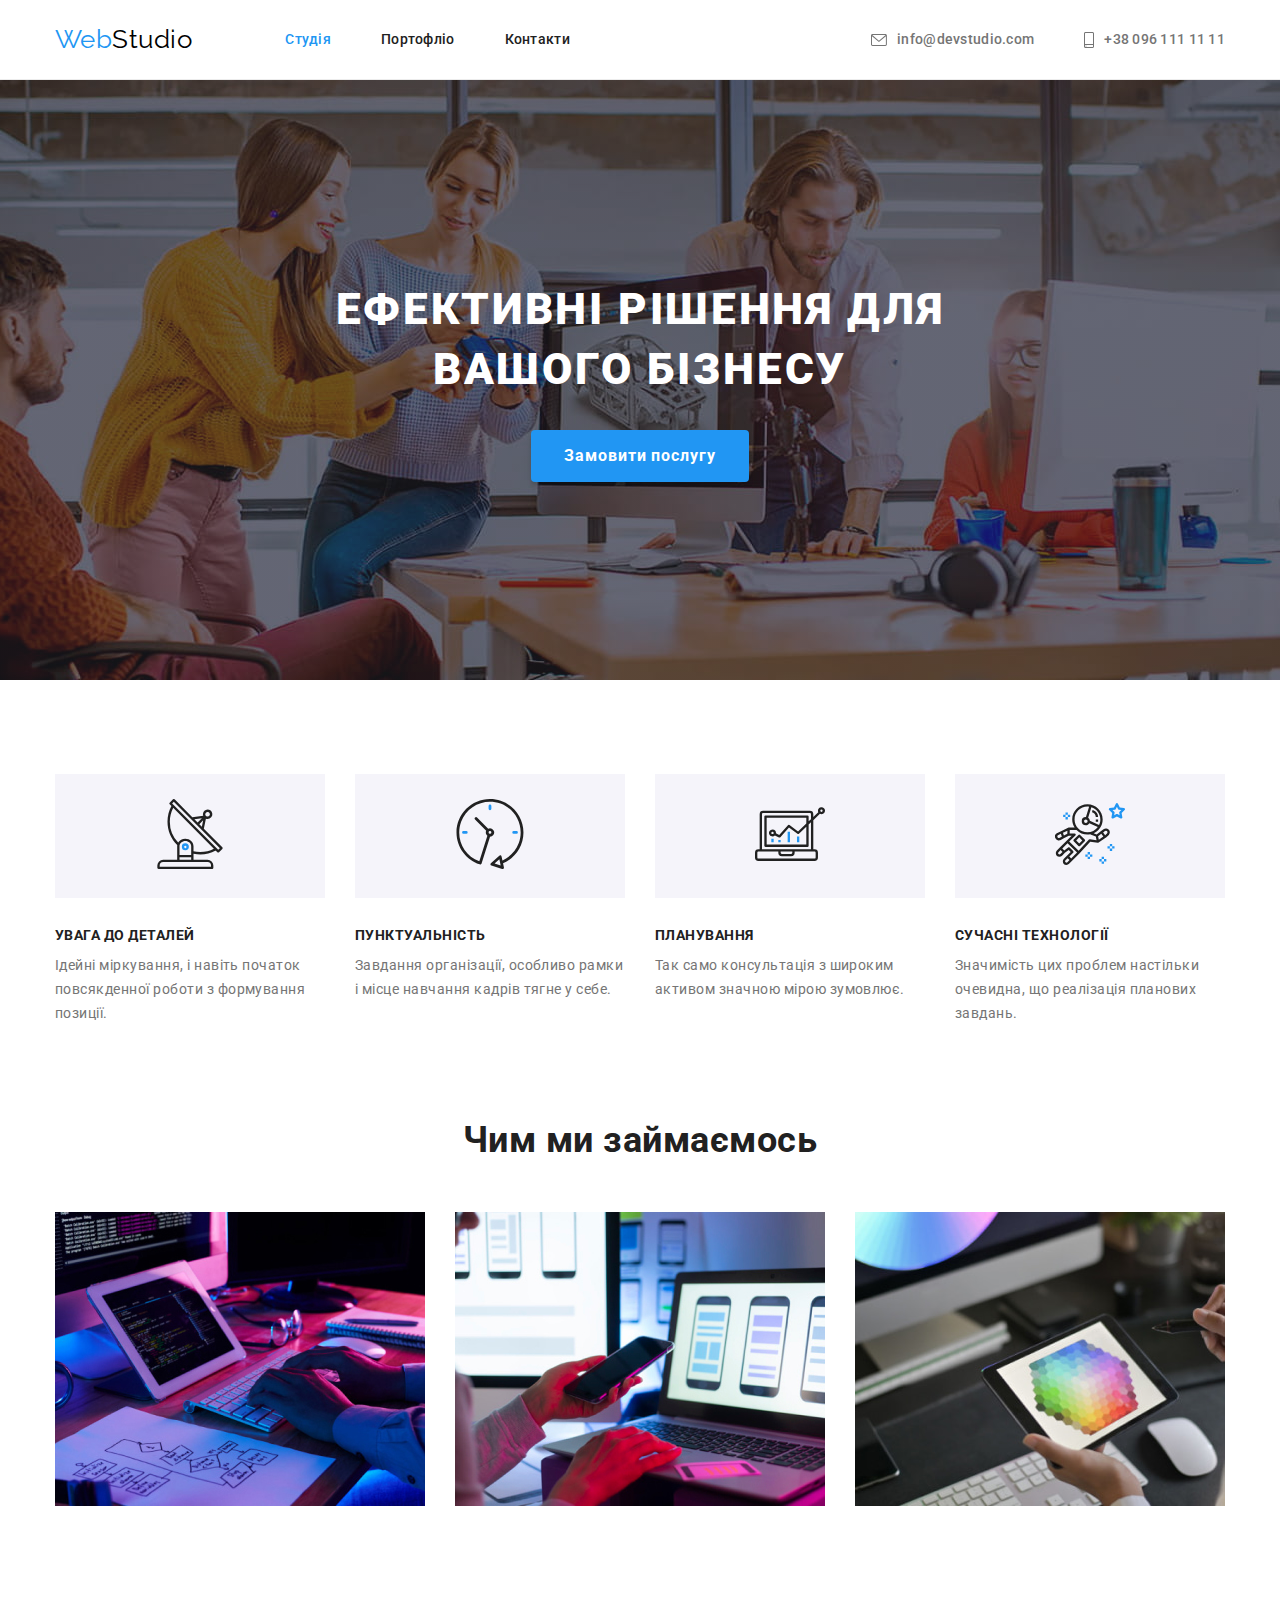
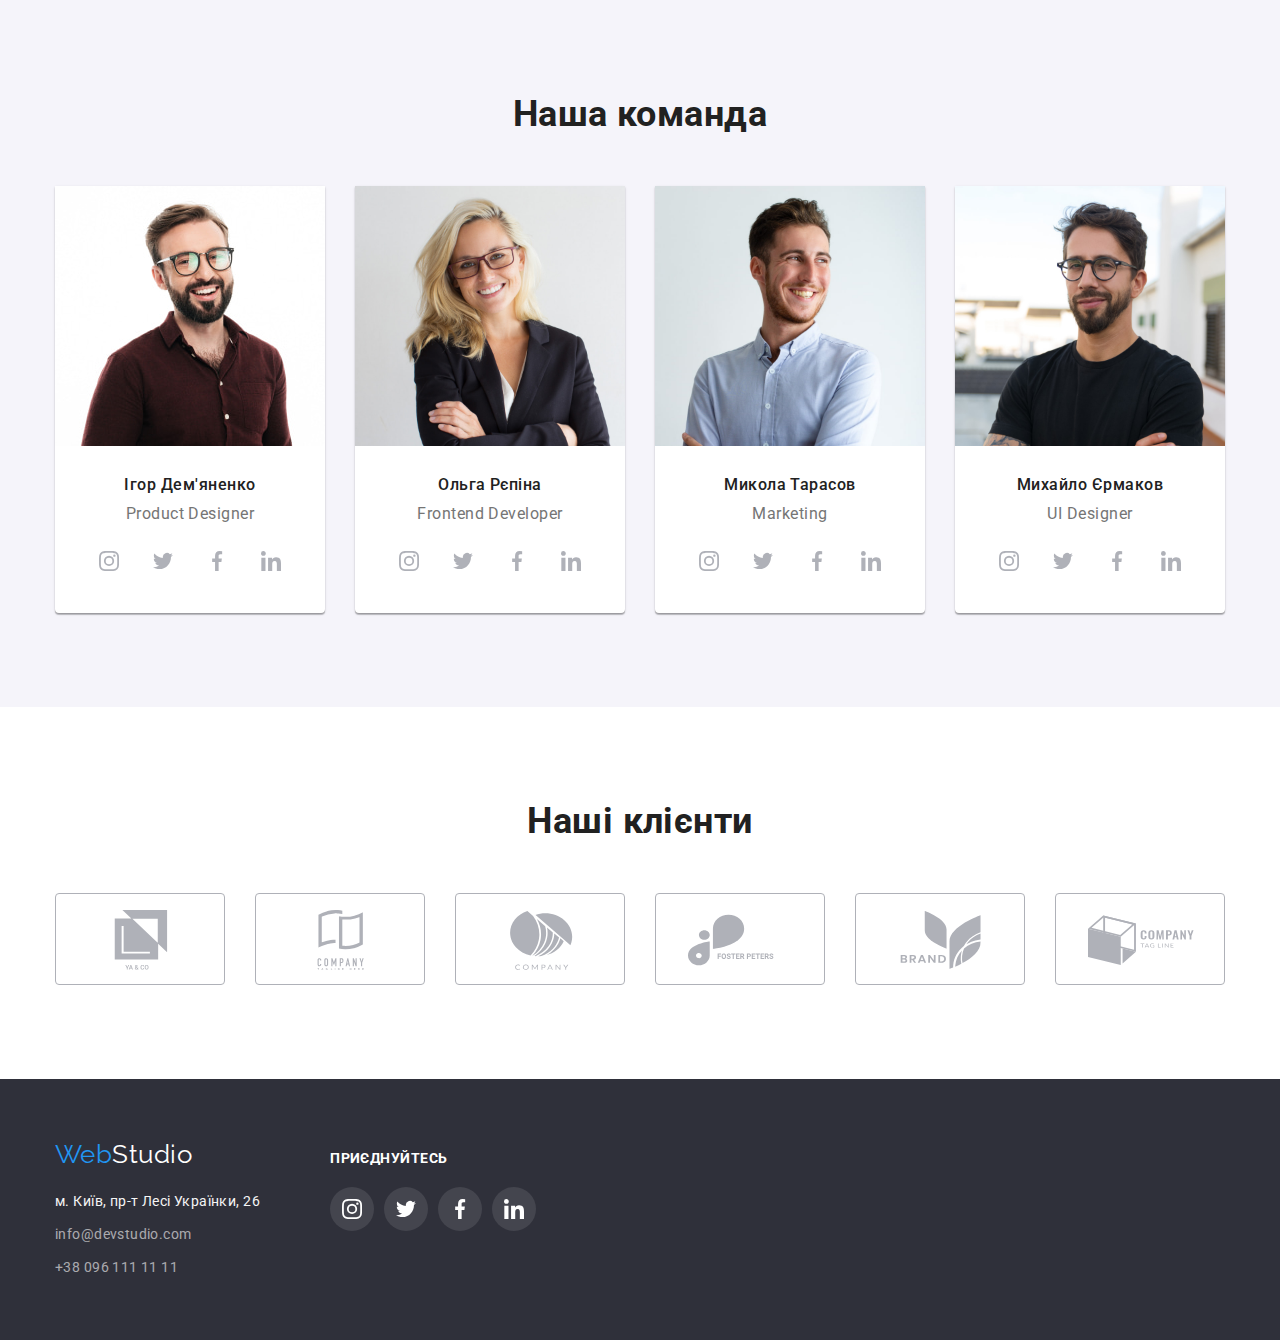
==== commit 2c836533: "Правки" ====
--- a/index.html
+++ b/index.html
@@ -45,7 +45,7 @@
                 <use href="./images/icons.svg#icon-envelope" width="16" height="12"></use>
               </svg>
               <span class="info-span">info@devstudio.com</span>
-          </a>
+            </a>
           </li>
           <li class="info-item">
             <a class="info-contact" href="tel:+380961111111">
@@ -84,8 +84,8 @@
                   <use
                     href="./images/icons.svg#icon-antenna"
                     width="70"
-                    height="70"
-                  ></use>
+                    height="70">
+                  </use>
                 </svg>
               </div>
               <h3 class="features-title">Увага до деталей</h3>
@@ -94,14 +94,15 @@
                 формування позиції.
               </p>
             </li>
+
             <li class="features-item">
               <div class="features-box">
                 <svg class="features-icon" width="270" height="120">
                   <use
                     href="./images/icons.svg#icon-clock"
                     width="70"
-                    height="70"
-                  ></use>
+                    height="70">
+                 </use>
                 </svg>
               </div>
               <h3 class="features-title">Пунктуальність</h3>
@@ -110,14 +111,15 @@
                 тягне у себе.
               </p>
             </li>
+
             <li class="features-item">
               <div class="features-box">
                 <svg class="features-icon" width="270" height="120">
                   <use
                     href="./images/icons.svg#icon-diagram"
                     width="70"
-                    height="70"
-                  ></use>
+                    height="70">
+                  </use>
                 </svg>
               </div>
               <h3 class="features-title">Планування</h3>
@@ -131,8 +133,8 @@
                   <use
                     href="./images/icons.svg#icon-astronaut"
                     width="70"
-                    height="70"
-                  ></use>
+                    height="70">
+                  </use>
                 </svg>
               </div>
               <h3 class="features-title">Сучасні технології</h3>
@@ -195,54 +197,79 @@
               <div class="list-box">
                 <h3 class="list-name">Ігор Дем'яненко</h3>
                 <p class="position-name">Product Designer</p>
+                
                 <ul class="socials team-socials">
                   <li class="icon-list">
-                    <a class="icon-link" href="">
+                    <a 
+                      class="icon-link" 
+                      href=""
+                      target="_blank"
+                      rel="noreferrer , nofollow , noopener">
+                      
                       <svg class="team-svg">
                         <use
                           href="./images/icons.svg#icon-instagram"
                           width="20"
-                          height="20"
-                        ></use>
-                      </svg>
-                    </a>
-                  </li>
-                  <li class="icon-list">
-                    <a class="icon-link" href="">
+                          height="20">
+                        </use>
+                      </svg>
+                    </a>
+                  </li>
+
+                  <li class="icon-list">
+                    <a 
+                      class="icon-link" 
+                      href=""
+                      target="_blank"
+                      rel="noreferrer , nofollow , noopener">
+
                       <svg class="team-svg">
                         <use
                           href="./images/icons.svg#icon-twitter"
                           width="20"
-                          height="20"
-                        ></use>
-                      </svg>
-                    </a>
-                  </li>
-                  <li class="icon-list">
-                    <a class="icon-link" href="">
+                          height="20">
+                        </use>
+                      </svg>
+                    </a>
+                  </li>
+
+                  <li class="icon-list">
+                    <a 
+                    class="icon-link" 
+                    href=""
+                    target="_blank"
+                    rel="noreferrer , nofollow , noopener">
+
                       <svg class="team-svg">
                         <use
                           href="./images/icons.svg#icon-facebook"
                           width="20"
-                          height="20"
-                        ></use>
-                      </svg>
-                    </a>
-                  </li>
-                  <li class="icon-list">
-                    <a class="icon-link" href="">
+                          height="20">
+                        </use>
+                      </svg>
+                    </a>
+                  </li>
+
+                  <li class="icon-list">
+                    <a 
+                      class="icon-link" 
+                      href=""
+                      target="_blank"
+                      rel="noreferrer , nofollow , noopener">
+
                       <svg class="team-svg">
                         <use
                           href="./images/icons.svg#icon-linkedin"
                           width="20"
-                          height="20"
-                        ></use>
+                          height="20">
+                        </use>
                       </svg>
                     </a>
                   </li>
                 </ul>
               </div>
             </li>
+
             <li class="team-item">
               <img
                 class="photo"
@@ -253,54 +280,79 @@
               <div class="list-box">
                 <h3 class="list-name">Ольга Рєпіна</h3>
                 <p class="position-name">Frontend Developer</p>
+
                 <ul class="socials team-socials">
                   <li class="icon-list">
-                    <a class="icon-link" href="">
+                    <a 
+                      class="icon-link" 
+                      href=""
+                      target="_blank"
+                      rel="noreferrer , nofollow , noopener">
+
                       <svg class="team-svg">
                         <use
                           href="./images/icons.svg#icon-instagram"
                           width="20"
-                          height="20"
-                        ></use>
-                      </svg>
-                    </a>
-                  </li>
-                  <li class="icon-list">
-                    <a class="icon-link" href="">
+                          height="20">
+                        </use>
+                      </svg>
+                    </a>
+                  </li>
+
+                  <li class="icon-list">
+                    <a 
+                      class="icon-link" 
+                      href=""
+                      target="_blank"
+                      rel="noreferrer , nofollow , noopener">
+
                       <svg class="team-svg">
                         <use
                           href="./images/icons.svg#icon-twitter"
                           width="20"
-                          height="20"
-                        ></use>
-                      </svg>
-                    </a>
-                  </li>
-                  <li class="icon-list">
-                    <a class="icon-link" href="">
+                          height="20">
+                        </use>
+                      </svg>
+                    </a>
+                  </li>
+
+                  <li class="icon-list">
+                    <a 
+                      class="icon-link" 
+                      href=""
+                      target="_blank"
+                      rel="noreferrer , nofollow , noopener">
+
                       <svg class="team-svg">
                         <use
                           href="./images/icons.svg#icon-facebook"
                           width="20"
-                          height="20"
-                        ></use>
-                      </svg>
-                    </a>
-                  </li>
-                  <li class="icon-list">
-                    <a class="icon-link" href="">
+                          height="20">
+                        </use>
+                      </svg>
+                    </a>
+                  </li>
+
+                  <li class="icon-list">
+                    <a 
+                      class="icon-link" 
+                      href=""
+                      target="_blank"
+                      rel="noreferrer , nofollow , noopener">
+
                       <svg class="team-svg">
                         <use
                           href="./images/icons.svg#icon-linkedin"
                           width="20"
-                          height="20"
-                        ></use>
+                          height="20">
+                        </use>
                       </svg>
                     </a>
                   </li>
                 </ul>
               </div>
             </li>
+
             <li class="team-item">
               <img
                 class="photo"
@@ -312,53 +364,78 @@
                 <h3 class="list-name">Микола Тарасов</h3>
                 <p class="position-name">Marketing</p>
                 <ul class="socials team-socials">
-                  <li class="icon-list">
-                    <a class="icon-link" href="">
+
+                  <li class="icon-list">
+                    <a 
+                      class="icon-link" 
+                      href=""
+                      target="_blank"
+                      rel="noreferrer , nofollow , noopener">
+
                       <svg class="team-svg">
                         <use
                           href="./images/icons.svg#icon-instagram"
                           width="20"
-                          height="20"
-                        ></use>
-                      </svg>
-                    </a>
-                  </li>
-                  <li class="icon-list">
-                    <a class="icon-link" href="">
+                          height="20">
+                        </use>
+                      </svg>
+                    </a>
+                  </li>
+
+                  <li class="icon-list">
+                    <a 
+                      class="icon-link" 
+                      href=""
+                      target="_blank"
+                      rel="noreferrer , nofollow , noopener">
+
                       <svg class="team-svg">
                         <use
                           href="./images/icons.svg#icon-twitter"
                           width="20"
-                          height="20"
-                        ></use>
-                      </svg>
-                    </a>
-                  </li>
-                  <li class="icon-list">
-                    <a class="icon-link" href="">
+                          height="20">
+                        </use>
+                      </svg>
+                    </a>
+                  </li>
+
+                  <li class="icon-list">
+                    <a 
+                      class="icon-link" 
+                      href=""
+                      target="_blank"
+                      rel="noreferrer , nofollow , noopener">
+
                       <svg class="team-svg">
                         <use
                           href="./images/icons.svg#icon-facebook"
                           width="20"
-                          height="20"
-                        ></use>
-                      </svg>
-                    </a>
-                  </li>
-                  <li class="icon-list">
-                    <a class="icon-link" href="">
+                          height="20">
+                        </use>
+                      </svg>
+                    </a>
+                  </li>
+
+                  <li class="icon-list">
+                    <a 
+                      class="icon-link" 
+                      href=""
+                      target="_blank"
+                      rel="noreferrer , nofollow , noopener">
+
                       <svg class="team-svg">
                         <use
                           href="./images/icons.svg#icon-linkedin"
                           width="20"
-                          height="20"
-                        ></use>
+                          height="20">
+                        </use>
                       </svg>
                     </a>
                   </li>
                 </ul>
               </div>
             </li>
+
             <li class="team-item">
               <img
                 class="photo"
@@ -370,47 +447,71 @@
                 <h3 class="list-name">Михайло Єрмаков</h3>
                 <p class="position-name">UI Designer</p>
                 <ul class="socials team-socials">
-                  <li class="icon-list">
-                    <a class="icon-link" href="">
+
+                  <li class="icon-list">
+                    <a 
+                      class="icon-link" 
+                      href=""
+                      target="_blank"
+                      rel="noreferrer , nofollow , noopener">
+
                       <svg class="team-svg">
                         <use
                           href="./images/icons.svg#icon-instagram"
                           width="20"
-                          height="20"
-                        ></use>
-                      </svg>
-                    </a>
-                  </li>
-                  <li class="icon-list">
-                    <a class="icon-link" href="">
+                          height="20">
+                        </use>
+                      </svg>
+                    </a>
+                  </li>
+
+                  <li class="icon-list">
+                    <a 
+                      class="icon-link" 
+                      href=""
+                      target="_blank"
+                      rel="noreferrer , nofollow , noopener">
+
                       <svg class="team-svg">
                         <use
                           href="./images/icons.svg#icon-twitter"
                           width="20"
-                          height="20"
-                        ></use>
-                      </svg>
-                    </a>
-                  </li>
-                  <li class="icon-list">
-                    <a class="icon-link" href="">
+                          height="20">
+                        </use>
+                      </svg>
+                    </a>
+                  </li>
+
+                  <li class="icon-list">
+                    <a 
+                      class="icon-link" 
+                      href=""
+                      target="_blank"
+                      rel="noreferrer , nofollow , noopener">
+
                       <svg class="team-svg">
                         <use
                           href="./images/icons.svg#icon-facebook"
                           width="20"
-                          height="20"
-                        ></use>
-                      </svg>
-                    </a>
-                  </li>
-                  <li class="icon-list">
-                    <a class="icon-link" href="">
+                          height="20">
+                        </use>
+                      </svg>
+                    </a>
+                  </li>
+
+                  <li class="icon-list">
+                    <a 
+                      class="icon-link" 
+                      href=""
+                      target="_blank"
+                      rel="noreferrer , nofollow , noopener">
+
                       <svg class="team-svg">
                         <use
                           href="./images/icons.svg#icon-linkedin"
                           width="20"
-                          height="20"
-                        ></use>
+                          height="20">
+                        </use>
                       </svg>
                     </a>
                   </li>
@@ -429,68 +530,103 @@
           <!-- Таблиця клієнтів -->
           <ul class="clients-list">
             <li class="clients-item">
-              <a class="clients-link" href="">
+              <a 
+                class="clients-link" 
+                href=""
+                target="_blank"
+                rel="noreferrer , nofollow , noopener">
+
                 <svg class="clients-icon" width="170" height="92">
                   <use
                     href="./images/icons.svg#icon-client1"
                     width="106"
-                    height="60"
-                  ></use>
-                </svg>
-              </a>
-            </li>
+                    height="60">
+                  </use>
+                </svg>
+              </a>
+            </li>
+
             <li class="clients-item">
-              <a class="clients-link" href="">
+              <a 
+                class="clients-link" 
+                href=""
+                target="_blank"
+                rel="noreferrer , nofollow , noopener">
+
                 <svg class="clients-icon" width="170" height="92">
                   <use
                     href="./images/icons.svg#icon-client2"
                     width="106"
-                    height="60"
-                  ></use>
-                </svg>
-              </a>
-            </li>
+                    height="60">
+                  </use>
+                </svg>
+              </a>
+            </li>
+
             <li class="clients-item">
-              <a class="clients-link" href="">
+              <a 
+                class="clients-link" 
+                href=""
+                target="_blank"
+                rel="noreferrer , nofollow , noopener">
+
                 <svg class="clients-icon" width="170" height="92">
                   <use
                     href="./images/icons.svg#icon-client3"
                     width="106"
-                    height="60"
-                  ></use>
-                </svg>
-              </a>
-            </li>
+                    height="60">
+                  </use>
+                </svg>
+              </a>
+            </li>
+
             <li class="clients-item">
-              <a class="clients-link" href="">
+              <a 
+                class="clients-link" 
+                href=""
+                target="_blank"
+                rel="noreferrer , nofollow , noopener">
+
                 <svg class="clients-icon" width="170" height="92">
                   <use
                     href="./images/icons.svg#icon-client4"
                     width="106"
-                    height="60"
-                  ></use>
-                </svg>
-              </a>
-            </li>
+                    height="60">
+                  </use>
+                </svg>
+              </a>
+            </li>
+
             <li class="clients-item">
-              <a class="clients-link" href="">
+              <a 
+                class="clients-link" 
+                href=""
+                target="_blank"
+                rel="noreferrer , nofollow , noopener">
+
                 <svg class="clients-icon" width="170" height="92">
                   <use
                     href="./images/icons.svg#icon-client5"
                     width="106"
-                    height="60"
-                  ></use>
-                </svg>
-              </a>
-            </li>
+                    height="60">
+                  </use>
+                </svg>
+              </a>
+            </li>
+
             <li class="clients-item">
-              <a class="clients-link" href="">
+              <a 
+                class="clients-link" 
+                 href="" 
+                 target="_blank" 
+                 rel="noreferrer , nofollow , noopener">
+
                 <svg class="clients-icon" width="170" height="92">
                   <use
                     href="./images/icons.svg#icon-client6"
                     width="106"
-                    height="60"
-                  ></use>
+                    height="60">
+                  </use>
                 </svg>
               </a>
             </li>
@@ -514,8 +650,8 @@
                   class="footer-address"
                   href="https://www.google.com.ua/maps/place/%D0%B1%D1%83%D0%BB.+%D0%9B%D0%B5%D1%81%D0%B8+%D0%A3%D0%BA%D1%80%D0%B0%D0%B8%D0%BD%D0%BA%D0%B8,+26,+%D0%9A%D0%B8%D0%B5%D0%B2,+02000/@50.4265653,30.5373471,18z/data=!4m5!3m4!1s0x40d4cf0e033ecbe9:0x57a4dffefec77da0!8m2!3d50.4265807!4d30.5383858?hl=ru"
                   target="_blank"
-                  rel="noreferrer , nofollow , noopener"
-                >
+                  rel="noreferrer , nofollow , noopener">
+                
                   м. Київ, пр-т Лесі Українки, 26
                 </a>
               </li>
@@ -539,46 +675,64 @@
 
           <ul class="socials">
             <li class="socials-list">
-              <a class="socials-link" href="">
+              <a 
+                class="socials-link" 
+                href="" 
+                target="_blank"
+                rel="noreferrer , nofollow , noopener">
+
                 <svg class="socials-svg">
                   <use
                     href="./images/icons.svg#icon-instagram"
                     width="20"
-                    height="20"
-                  ></use>
-                </svg>
-              </a>
-            </li>
+                    height="20">
+                  </use>
+                </svg>
+              </a>
+            </li>
+
+            <li class="socials-list">
+              <a 
+                class="socials-link" 
+                href="" 
+                target="_blank"
+                rel="noreferrer , nofollow , noopener">
+
+                <svg class="socials-svg">
+                  <use
+                    href="./images/icons.svg#icon-twitter"
+                    width="20"
+                    height="20">
+                  </use>
+                </svg>
+              </a>
+            </li>
+
             <li class="socials-list">
               <a class="socials-link" href="">
                 <svg class="socials-svg">
                   <use
-                    href="./images/icons.svg#icon-twitter"
-                    width="20"
-                    height="20"
-                  ></use>
-                </svg>
-              </a>
-            </li>
-            <li class="socials-list">
-              <a class="socials-link" href="">
-                <svg class="socials-svg">
-                  <use
                     href="./images/icons.svg#icon-facebook"
                     width="20"
-                    height="20"
-                  ></use>
-                </svg>
-              </a>
-            </li>
+                    height="20">
+                  </use>
+                </svg>
+              </a>
+            </li>
+
             <li class="socials-list">
-              <a class="socials-link" href="">
+              <a 
+                class="socials-link"
+                href=""
+                target="_blank"
+                rel="noreferrer , nofollow , noopener">
+
                 <svg class="socials-svg">
                   <use
                     href="./images/icons.svg#icon-linkedin"
                     width="20"
-                    height="20"
-                  ></use>
+                    height="20">
+                  </use>
                 </svg>
               </a>
             </li>
--- a/css/styles.css
+++ b/css/styles.css
@@ -284,6 +284,7 @@
 
 .features-box {
   background-color: var(--team-bg-color);
+  margin-bottom: 30px;
 }
 
 /* Параметри для іконок особливості */
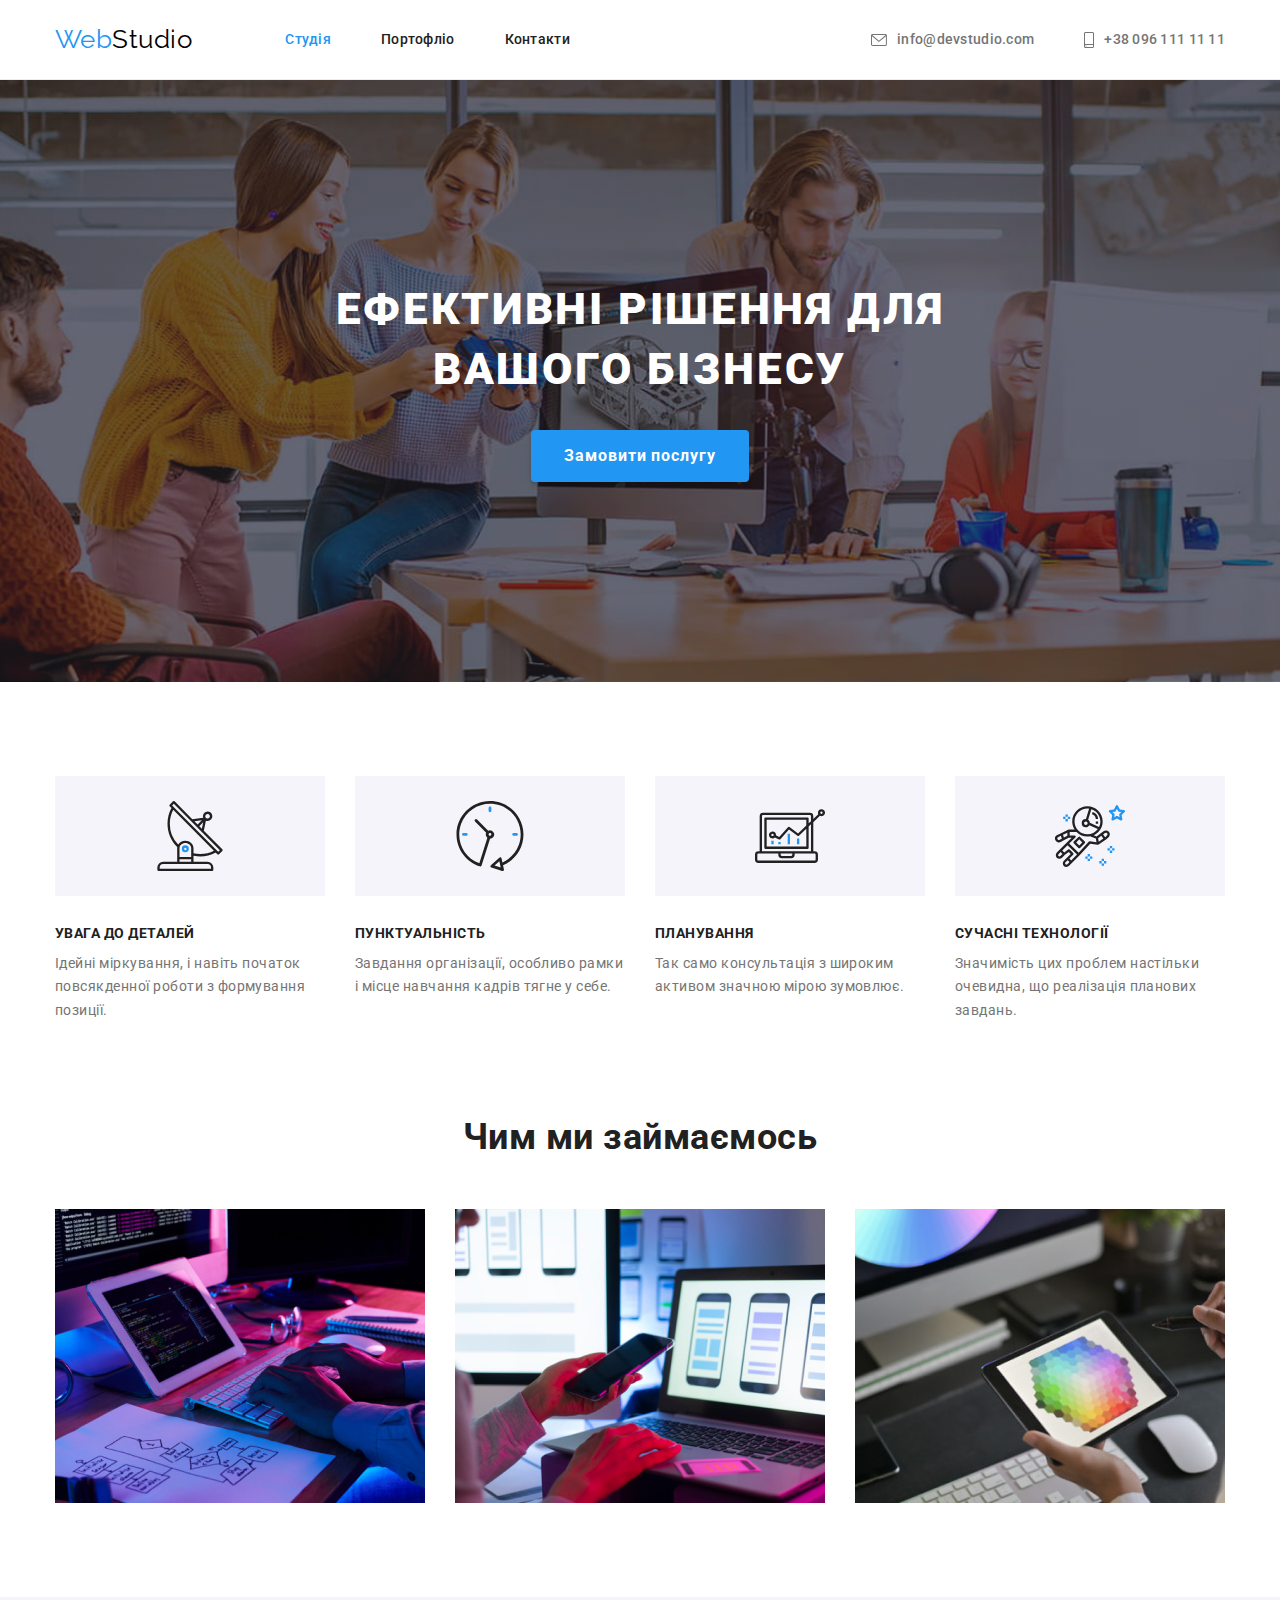
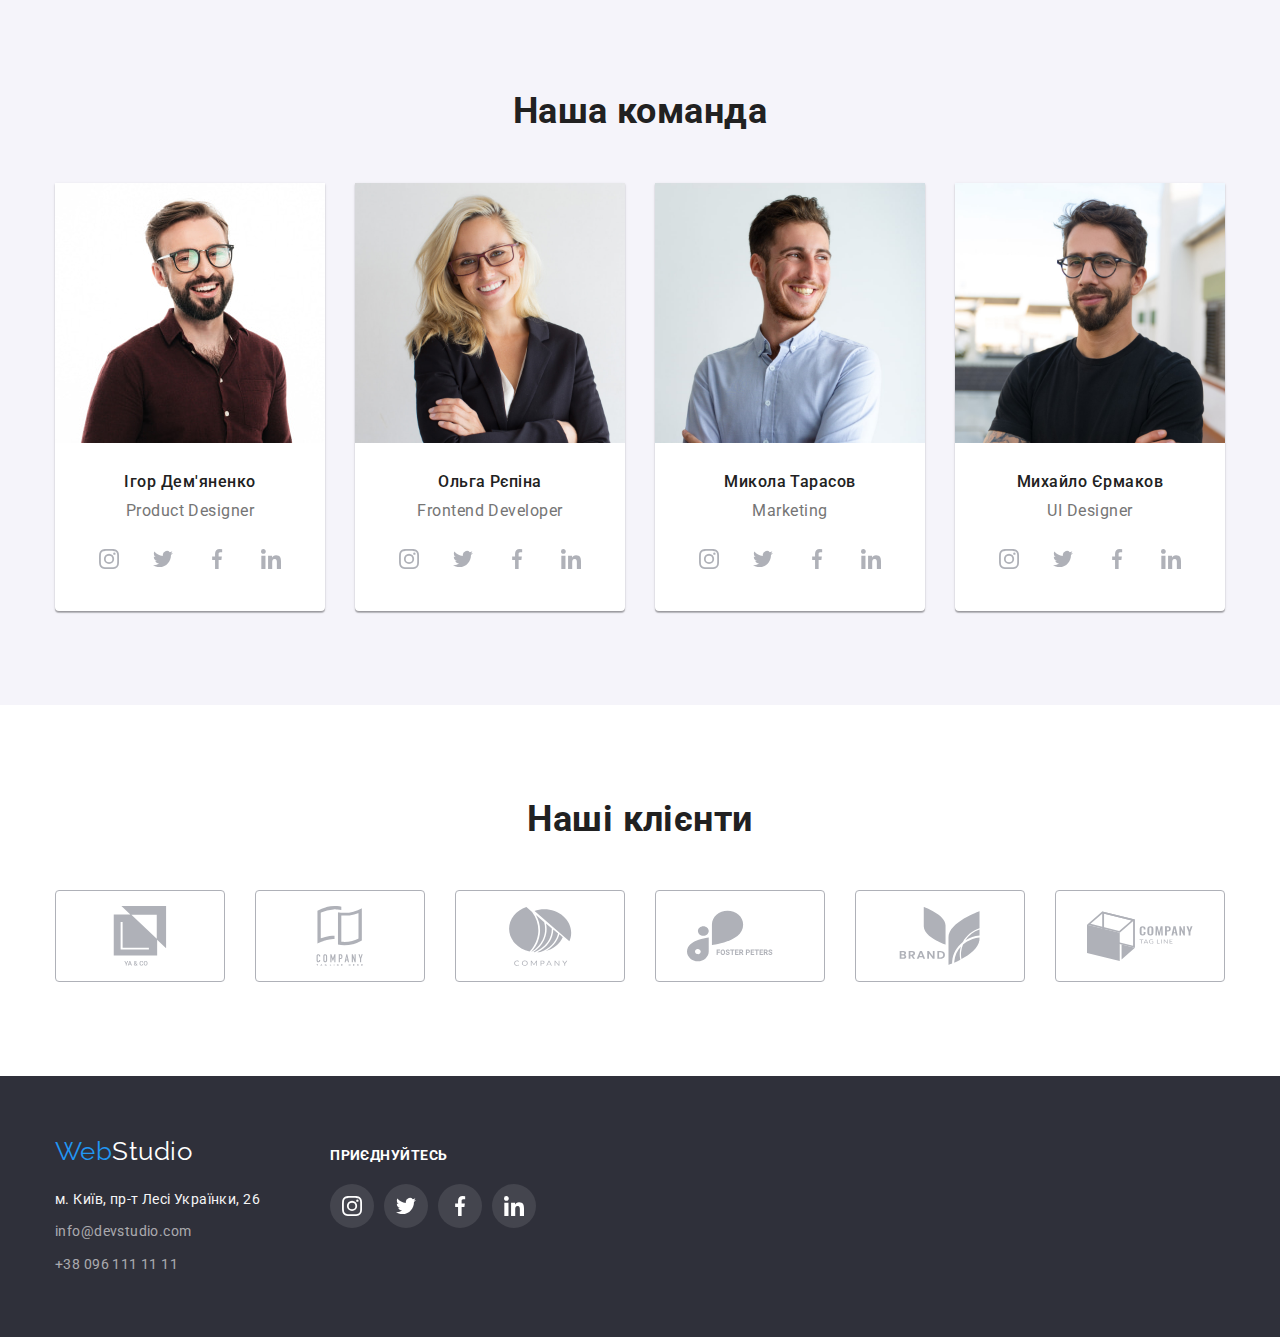
==== commit b66c9ced: "Правки №2" ====
--- a/index.html
+++ b/index.html
@@ -41,7 +41,7 @@
         <ul class="info-list">
           <li class="info-item">
             <a class="info-contact" href="mailto:info@devstudio.com">
-              <svg class="info-envelope" width="16" height="79">
+              <svg class="info-envelope" width="16" height="12">
                 <use href="./images/icons.svg#icon-envelope" width="16" height="12"></use>
               </svg>
               <span class="info-span">info@devstudio.com</span>
@@ -49,7 +49,7 @@
           </li>
           <li class="info-item">
             <a class="info-contact" href="tel:+380961111111">
-              <svg class="info-smartphone" width="10" height="79">
+              <svg class="info-smartphone" width="10" height="16">
                 <use href="./images/icons.svg#icon-smartphone" width="10" height="16"></use>
               </svg>
               <span class="info-span">+38 096 111 11 11</span>
@@ -80,7 +80,7 @@
           <ul class="features-list">
             <li class="features-item">
               <div class="features-box">
-                <svg class="features-icon" width="270" height="120">
+                <svg class="features-icon" width="70" height="70">
                   <use
                     href="./images/icons.svg#icon-antenna"
                     width="70"
@@ -97,7 +97,7 @@
 
             <li class="features-item">
               <div class="features-box">
-                <svg class="features-icon" width="270" height="120">
+                <svg class="features-icon" width="70" height="70">
                   <use
                     href="./images/icons.svg#icon-clock"
                     width="70"
@@ -114,7 +114,7 @@
 
             <li class="features-item">
               <div class="features-box">
-                <svg class="features-icon" width="270" height="120">
+                <svg class="features-icon" width="70" height="70">
                   <use
                     href="./images/icons.svg#icon-diagram"
                     width="70"
@@ -129,7 +129,7 @@
             </li>
             <li class="features-item">
               <div class="features-box">
-                <svg class="features-icon" width="270" height="120">
+                <svg class="features-icon" width="70" height="70">
                   <use
                     href="./images/icons.svg#icon-astronaut"
                     width="70"
@@ -536,7 +536,7 @@
                 target="_blank"
                 rel="noreferrer , nofollow , noopener">
 
-                <svg class="clients-icon" width="170" height="92">
+                <svg class="clients-icon" width="106" height="60">
                   <use
                     href="./images/icons.svg#icon-client1"
                     width="106"
@@ -553,7 +553,7 @@
                 target="_blank"
                 rel="noreferrer , nofollow , noopener">
 
-                <svg class="clients-icon" width="170" height="92">
+                <svg class="clients-icon" width="106" height="60">
                   <use
                     href="./images/icons.svg#icon-client2"
                     width="106"
@@ -570,7 +570,7 @@
                 target="_blank"
                 rel="noreferrer , nofollow , noopener">
 
-                <svg class="clients-icon" width="170" height="92">
+                <svg class="clients-icon" width="106" height="60">
                   <use
                     href="./images/icons.svg#icon-client3"
                     width="106"
@@ -587,7 +587,7 @@
                 target="_blank"
                 rel="noreferrer , nofollow , noopener">
 
-                <svg class="clients-icon" width="170" height="92">
+                <svg class="clients-icon" width="106" height="60">
                   <use
                     href="./images/icons.svg#icon-client4"
                     width="106"
@@ -604,7 +604,7 @@
                 target="_blank"
                 rel="noreferrer , nofollow , noopener">
 
-                <svg class="clients-icon" width="170" height="92">
+                <svg class="clients-icon" width="106" height="60">
                   <use
                     href="./images/icons.svg#icon-client5"
                     width="106"
@@ -621,7 +621,7 @@
                  target="_blank" 
                  rel="noreferrer , nofollow , noopener">
 
-                <svg class="clients-icon" width="170" height="92">
+                <svg class="clients-icon" width="106" height="60">
                   <use
                     href="./images/icons.svg#icon-client6"
                     width="106"
--- a/css/styles.css
+++ b/css/styles.css
@@ -162,8 +162,9 @@
 
 .info-contact {
   display: flex;
-  /* padding-top: 32px;
-  padding-bottom: 31px; */
+  align-items: center;
+  padding-top: 32px;
+  padding-bottom: 31px;
   color: var(--secondary-text-color);
   font-weight: 500;
   font-size: 14px;
@@ -178,28 +179,17 @@
 } 
 
 .info-envelope {
-  padding-top: 34px;
-  padding-bottom:33px;
   margin-right: 10px;
-
-  fill: var(--secondary-text-color);
+  fill: currentColor;
 }
 
 .info-contact:hover .info-envelope {
   fill: var(--interactive-text-color);
 }
 
-.info-span {
-  padding-top: 32px;
-  padding-bottom: 31px;
-}
-
 .info-smartphone {
-  padding-top: 32px;
-  padding-bottom: 31px;
   margin-right: 10px;
-
-  fill: var(--secondary-text-color);
+  fill: currentColor;
 }
 
 .info-contact:hover .info-smartphone {
@@ -211,7 +201,6 @@
 /* Замовлення послуги */
 .background-img {
   max-width: 1600px;
-  max-height: 600px;
   margin-left: auto;
   margin-right: auto;
 
@@ -283,16 +272,13 @@
 }
 
 .features-box {
+  display: flex;
+  justify-content: center;
+  align-items: center;
+  height: 120px;
+
   background-color: var(--team-bg-color);
   margin-bottom: 30px;
-}
-
-/* Параметри для іконок особливості */
-.features-icon {
-  padding-top: 25px;
-  padding-bottom: 25px;
-  padding-left: 100px;
-  padding-right: 100px;
 }
 
 .features-title {
@@ -408,9 +394,9 @@
 }
 
 .icon-link {
-  display: block;
-  padding-top: 12px;
-  padding-left: 12px;
+  display: flex;
+  justify-content: center;
+  align-items: center;
   width: 44px;
   height: 44px;
   border-radius: 50%;
@@ -422,14 +408,6 @@
 
 .icon-list:nth-child(1) {
   margin-left: 0;
-}
-
-.icon-link:hover {
-  background-color: var(--interactive-text-color);
-}
-
-.icon-link:hover .team-svg {
-  fill: var(--additional-text-color);
 }
 
 .team-svg {
@@ -438,27 +416,17 @@
   height: 20px;
 }
 
+.icon-link:hover,
+.icon-link:focus {
+  background-color: var(--interactive-text-color);
+}
+
+.icon-link:hover .team-svg,
+.icon-link:focus .team-svg {
+  fill: var(--additional-text-color);
+}
+
 /* Наші клієнти */
-.clients-list {
-  display: flex;
-  flex-wrap: wrap;
-} 
-
-.clients-list .clients-item {
-  width: 170px;
-  margin-right: 30px;
-  height: 92px;
-  border-radius: 4px;
-  border: 1px solid var(--border-clients-static) ;
-}
-
-.clients-item:hover {
-  border: 1px solid var(--interactive-text-color);
-}
-
-.clients-item:nth-last-child(1){
-  margin-right: 0;
-}
 
 .clients-title {
 margin-bottom: 50px;
@@ -470,13 +438,34 @@
 text-align: center;
 }
 
-.clients-icon {
-  padding: 16px 32px;
+.clients-list {
+  display: flex;
+}
+
+.clients-item {
+  margin-right: 30px;
+}
+
+.clients-item:nth-child(6) {
+  margin-right: 0;
+}
+
+.clients-link {
+  display: flex;
+  justify-content: center;
+  align-items: center;
+  width: 170px;
+  height: 92px;
+  border-radius: 4px;
+  border: 1px solid var(--border-clients-static);
   fill: var(--border-clients-static);
 }
 
-.clients-item:hover .clients-icon {
+.clients-link:hover,
+.clients-link:focus {
+  outline: none;
   fill: var(--interactive-text-color);
+  border-color: var(--interactive-text-color);    
 }
 
 /* -------ПОРТФОЛІО------- */
@@ -562,7 +551,14 @@
 }
 
 .portfolio-link {
+  display: block;
   text-decoration: none;
+}
+
+.portfolio-link:hover {
+  box-shadow: 0px 1px 1px rgba(0, 0, 0, 0.12),
+              0px 4px 4px rgba(0, 0, 0, 0.06), 
+              1px 4px 6px rgba(0, 0, 0, 0.16);
 }
 
 .portfolio-title {
@@ -660,9 +656,9 @@
 }
 
 .socials-link {
-  display: block;
-  padding-top: 12px;
-  padding-left: 12px;
+  display: flex;
+  justify-content: center;
+  align-items: center;
   width: 44px;
   height: 44px;
   background-color: rgba(255, 255, 255, 0.1);
@@ -677,12 +673,14 @@
   margin-left: 0;
 }
 
-.socials-link:hover {
-  background-color: var(--interactive-text-color);
-}
-
 .socials-svg {
   fill: var(--additional-text-color);
   width: 20px;
   height: 20px;
-}+}
+
+.socials-link:hover,
+.socials-link:focus {
+  background-color: var(--interactive-text-color);
+}
+
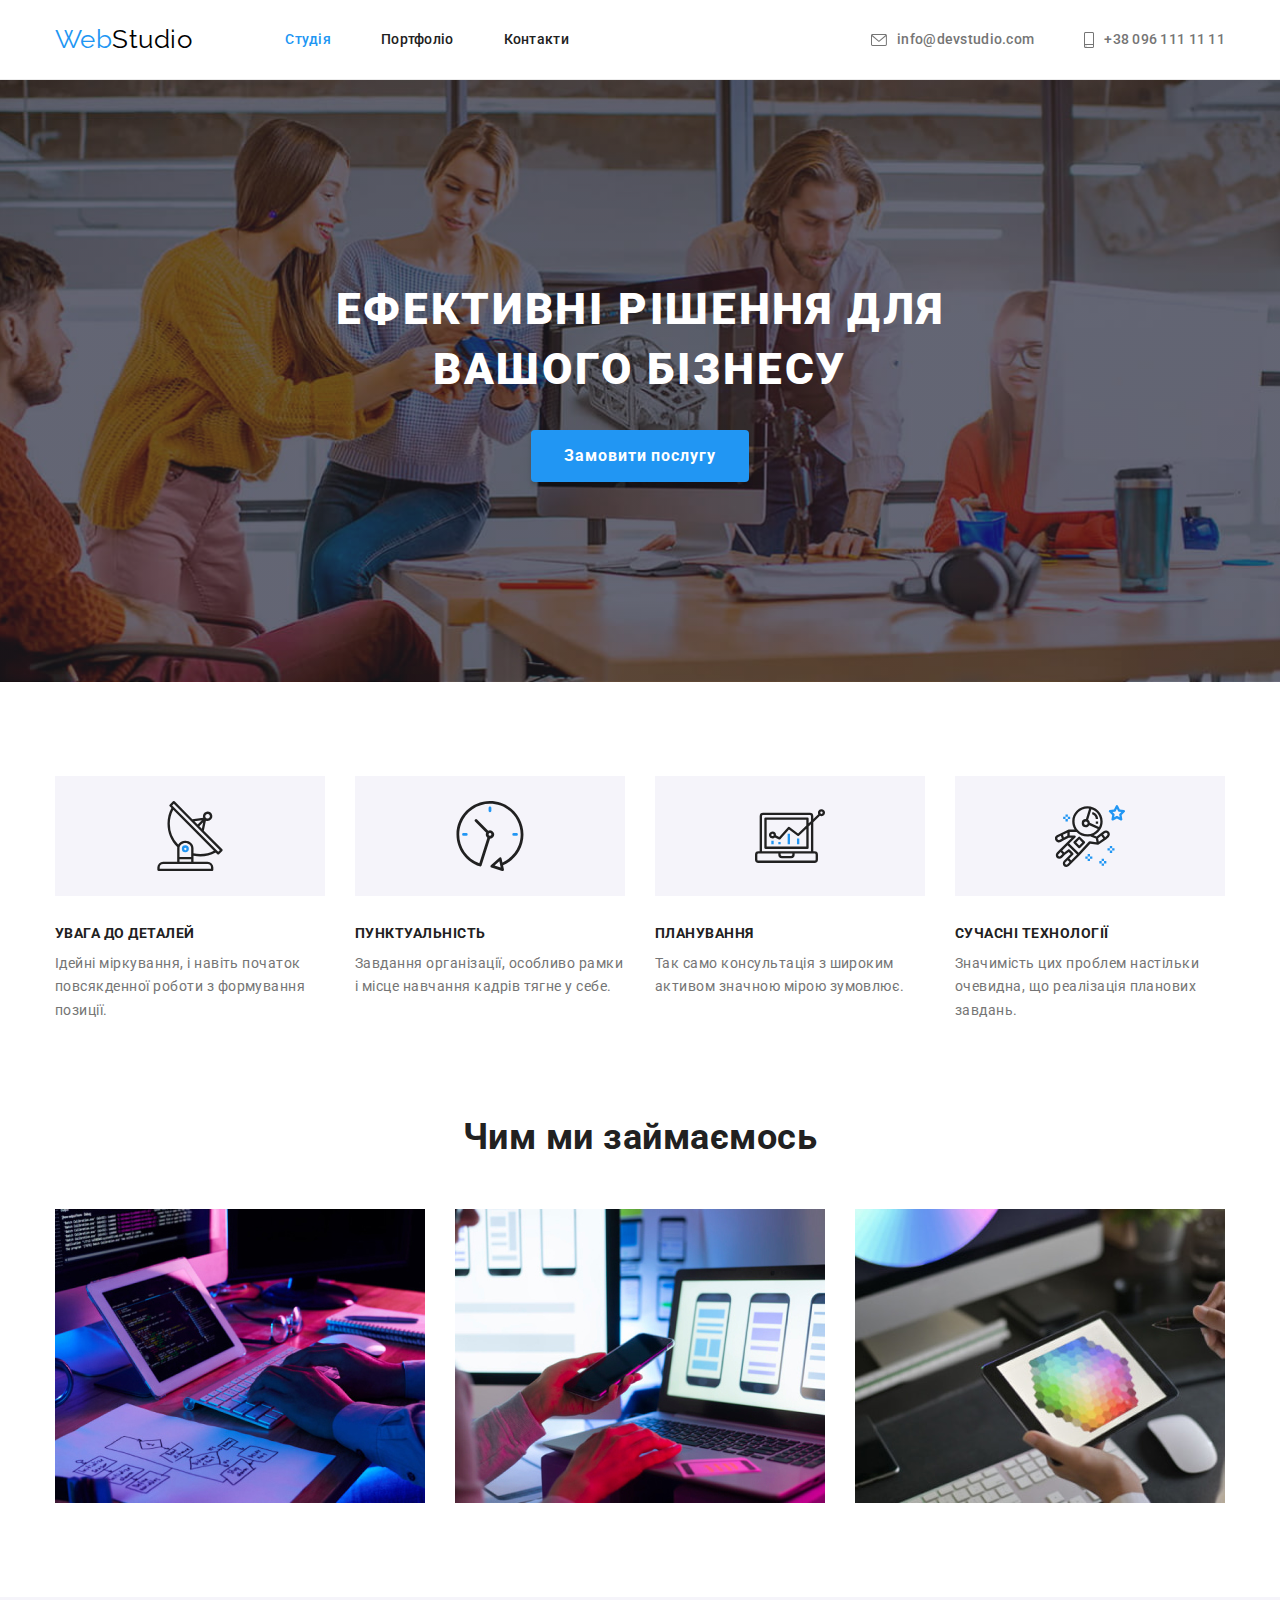
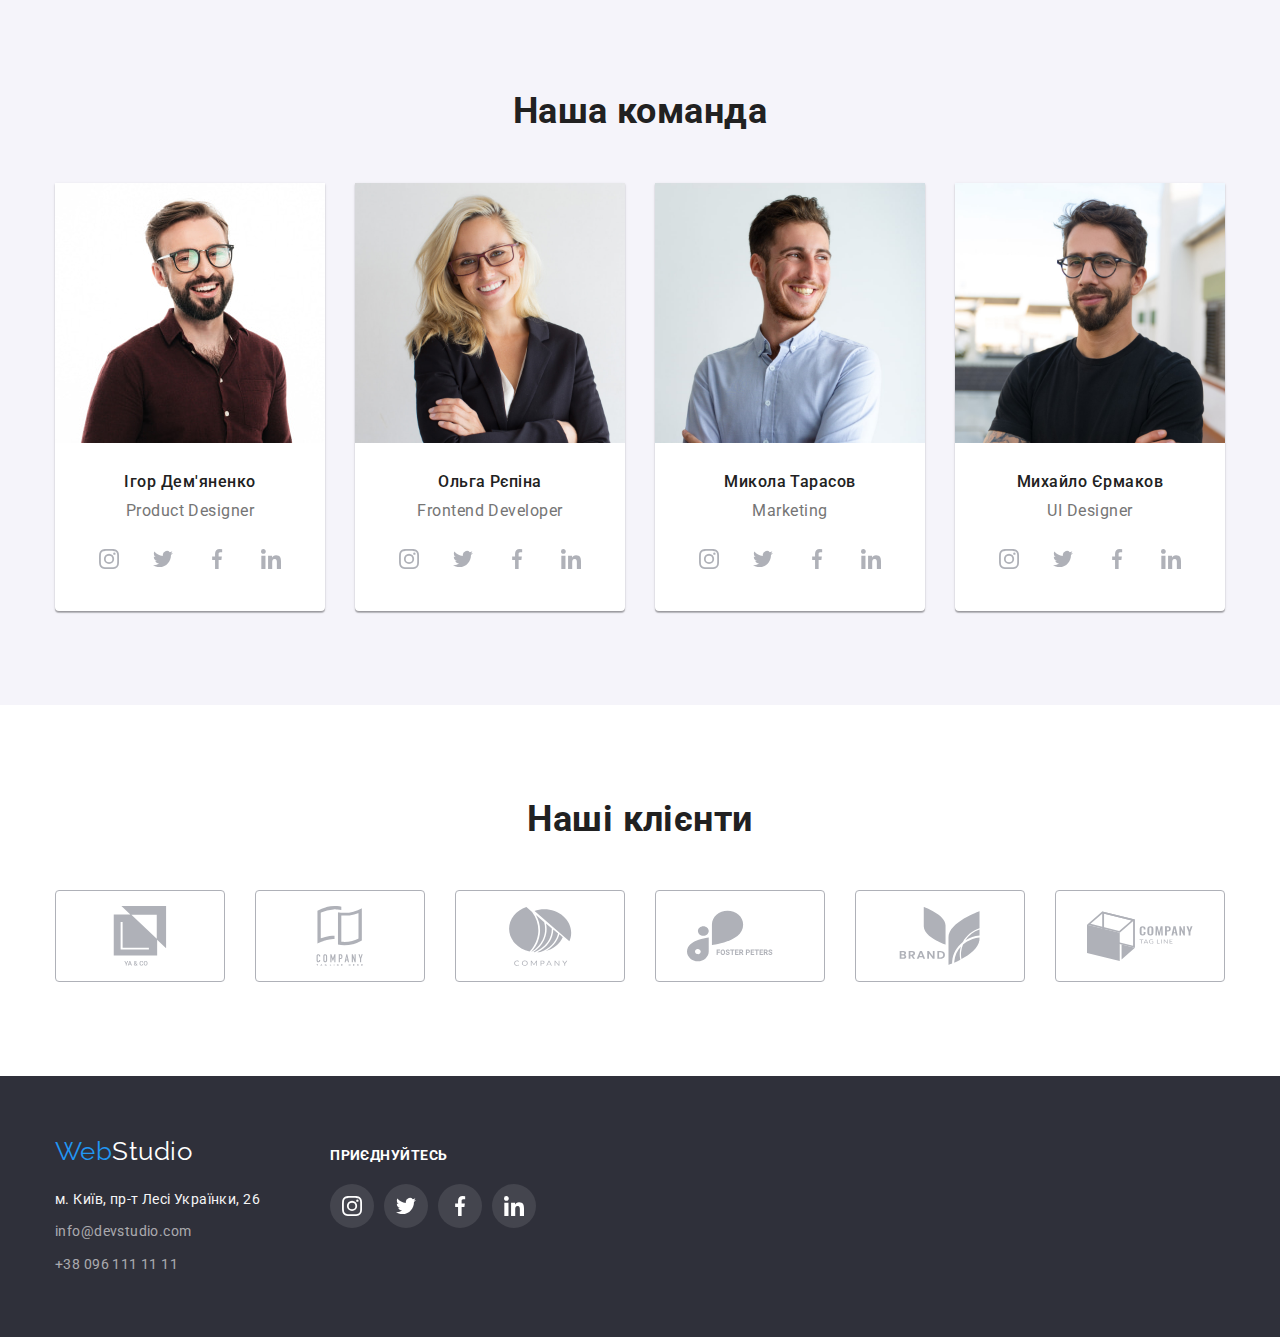
==== commit 7a20f65a: "Правка" ====
--- a/index.html
+++ b/index.html
@@ -29,7 +29,7 @@
               <a class="link current" href="./index.html">Студія</a>
             </li>
             <li class="item">
-              <a class="link" href="./portfolio.html">Портофліо</a>
+              <a class="link" href="./portfolio.html">Портфоліо</a>
             </li>
             <li class="item">
               <a class="link" href="">Контакти</a>
@@ -204,7 +204,7 @@
                       class="icon-link" 
                       href=""
                       target="_blank"
-                      rel="noreferrer , nofollow , noopener">
+                      rel="noreferrer nofollow noopener">
                       
                       <svg class="team-svg">
                         <use
@@ -221,7 +221,7 @@
                       class="icon-link" 
                       href=""
                       target="_blank"
-                      rel="noreferrer , nofollow , noopener">
+                      rel="noreferrer nofollow noopener">
 
                       <svg class="team-svg">
                         <use
@@ -238,7 +238,7 @@
                     class="icon-link" 
                     href=""
                     target="_blank"
-                    rel="noreferrer , nofollow , noopener">
+                    rel="noreferrer nofollow noopener">
 
                       <svg class="team-svg">
                         <use
@@ -255,7 +255,7 @@
                       class="icon-link" 
                       href=""
                       target="_blank"
-                      rel="noreferrer , nofollow , noopener">
+                      rel="noreferrer nofollow noopener">
 
                       <svg class="team-svg">
                         <use
@@ -287,7 +287,7 @@
                       class="icon-link" 
                       href=""
                       target="_blank"
-                      rel="noreferrer , nofollow , noopener">
+                      rel="noreferrer nofollow noopener">
 
                       <svg class="team-svg">
                         <use
@@ -304,7 +304,7 @@
                       class="icon-link" 
                       href=""
                       target="_blank"
-                      rel="noreferrer , nofollow , noopener">
+                      rel="noreferrer nofollow noopener">
 
                       <svg class="team-svg">
                         <use
@@ -321,7 +321,7 @@
                       class="icon-link" 
                       href=""
                       target="_blank"
-                      rel="noreferrer , nofollow , noopener">
+                      rel="noreferrer nofollow noopener">
 
                       <svg class="team-svg">
                         <use
@@ -338,7 +338,7 @@
                       class="icon-link" 
                       href=""
                       target="_blank"
-                      rel="noreferrer , nofollow , noopener">
+                      rel="noreferrer nofollow noopener">
 
                       <svg class="team-svg">
                         <use
@@ -370,44 +370,44 @@
                       class="icon-link" 
                       href=""
                       target="_blank"
+                      rel="noreferrer nofollow noopener">
+
+                      <svg class="team-svg">
+                        <use
+                          href="./images/icons.svg#icon-instagram"
+                          width="20"
+                          height="20">
+                        </use>
+                      </svg>
+                    </a>
+                  </li>
+
+                  <li class="icon-list">
+                    <a 
+                      class="icon-link" 
+                      href=""
+                      target="_blank"
+                      rel="noreferrer nofollow noopener">
+
+                      <svg class="team-svg">
+                        <use
+                          href="./images/icons.svg#icon-twitter"
+                          width="20"
+                          height="20">
+                        </use>
+                      </svg>
+                    </a>
+                  </li>
+
+                  <li class="icon-list">
+                    <a 
+                      class="icon-link" 
+                      href=""
+                      target="_blank"
                       rel="noreferrer , nofollow , noopener">
 
                       <svg class="team-svg">
                         <use
-                          href="./images/icons.svg#icon-instagram"
-                          width="20"
-                          height="20">
-                        </use>
-                      </svg>
-                    </a>
-                  </li>
-
-                  <li class="icon-list">
-                    <a 
-                      class="icon-link" 
-                      href=""
-                      target="_blank"
-                      rel="noreferrer , nofollow , noopener">
-
-                      <svg class="team-svg">
-                        <use
-                          href="./images/icons.svg#icon-twitter"
-                          width="20"
-                          height="20">
-                        </use>
-                      </svg>
-                    </a>
-                  </li>
-
-                  <li class="icon-list">
-                    <a 
-                      class="icon-link" 
-                      href=""
-                      target="_blank"
-                      rel="noreferrer , nofollow , noopener">
-
-                      <svg class="team-svg">
-                        <use
                           href="./images/icons.svg#icon-facebook"
                           width="20"
                           height="20">
@@ -421,7 +421,7 @@
                       class="icon-link" 
                       href=""
                       target="_blank"
-                      rel="noreferrer , nofollow , noopener">
+                      rel="noreferrer nofollow noopener">
 
                       <svg class="team-svg">
                         <use
@@ -453,7 +453,7 @@
                       class="icon-link" 
                       href=""
                       target="_blank"
-                      rel="noreferrer , nofollow , noopener">
+                      rel="noreferrer nofollow noopener">
 
                       <svg class="team-svg">
                         <use
@@ -470,7 +470,7 @@
                       class="icon-link" 
                       href=""
                       target="_blank"
-                      rel="noreferrer , nofollow , noopener">
+                      rel="noreferrer nofollow noopener">
 
                       <svg class="team-svg">
                         <use
@@ -487,7 +487,7 @@
                       class="icon-link" 
                       href=""
                       target="_blank"
-                      rel="noreferrer , nofollow , noopener">
+                      rel="noreferrer nofollow noopener">
 
                       <svg class="team-svg">
                         <use
@@ -504,7 +504,7 @@
                       class="icon-link" 
                       href=""
                       target="_blank"
-                      rel="noreferrer , nofollow , noopener">
+                      rel="noreferrer nofollow noopener">
 
                       <svg class="team-svg">
                         <use
@@ -534,7 +534,7 @@
                 class="clients-link" 
                 href=""
                 target="_blank"
-                rel="noreferrer , nofollow , noopener">
+                rel="noreferrer nofollow noopener">
 
                 <svg class="clients-icon" width="106" height="60">
                   <use
@@ -551,7 +551,7 @@
                 class="clients-link" 
                 href=""
                 target="_blank"
-                rel="noreferrer , nofollow , noopener">
+                rel="noreferrer nofollow noopener">
 
                 <svg class="clients-icon" width="106" height="60">
                   <use
@@ -568,7 +568,7 @@
                 class="clients-link" 
                 href=""
                 target="_blank"
-                rel="noreferrer , nofollow , noopener">
+                rel="noreferrer nofollow noopener">
 
                 <svg class="clients-icon" width="106" height="60">
                   <use
@@ -585,7 +585,7 @@
                 class="clients-link" 
                 href=""
                 target="_blank"
-                rel="noreferrer , nofollow , noopener">
+                rel="noreferrer nofollow noopener">
 
                 <svg class="clients-icon" width="106" height="60">
                   <use
@@ -602,7 +602,7 @@
                 class="clients-link" 
                 href=""
                 target="_blank"
-                rel="noreferrer , nofollow , noopener">
+                rel="noreferrer nofollow noopener">
 
                 <svg class="clients-icon" width="106" height="60">
                   <use
@@ -619,7 +619,7 @@
                 class="clients-link" 
                  href="" 
                  target="_blank" 
-                 rel="noreferrer , nofollow , noopener">
+                 rel="noreferrer nofollow noopener">
 
                 <svg class="clients-icon" width="106" height="60">
                   <use
@@ -650,7 +650,7 @@
                   class="footer-address"
                   href="https://www.google.com.ua/maps/place/%D0%B1%D1%83%D0%BB.+%D0%9B%D0%B5%D1%81%D0%B8+%D0%A3%D0%BA%D1%80%D0%B0%D0%B8%D0%BD%D0%BA%D0%B8,+26,+%D0%9A%D0%B8%D0%B5%D0%B2,+02000/@50.4265653,30.5373471,18z/data=!4m5!3m4!1s0x40d4cf0e033ecbe9:0x57a4dffefec77da0!8m2!3d50.4265807!4d30.5383858?hl=ru"
                   target="_blank"
-                  rel="noreferrer , nofollow , noopener">
+                  rel="noreferrer nofollow noopener">
                 
                   м. Київ, пр-т Лесі Українки, 26
                 </a>
@@ -679,7 +679,7 @@
                 class="socials-link" 
                 href="" 
                 target="_blank"
-                rel="noreferrer , nofollow , noopener">
+                rel="noreferrer nofollow noopener">
 
                 <svg class="socials-svg">
                   <use
@@ -696,7 +696,7 @@
                 class="socials-link" 
                 href="" 
                 target="_blank"
-                rel="noreferrer , nofollow , noopener">
+                rel="noreferrer nofollow noopener">
 
                 <svg class="socials-svg">
                   <use
@@ -725,7 +725,7 @@
                 class="socials-link"
                 href=""
                 target="_blank"
-                rel="noreferrer , nofollow , noopener">
+                rel="noreferrer nofollow noopener">
 
                 <svg class="socials-svg">
                   <use
--- a/css/styles.css
+++ b/css/styles.css
@@ -470,10 +470,6 @@
 
 /* -------ПОРТФОЛІО------- */
 
-.portfolio .container:nth-child(1) {
-  margin-bottom: 50px;
-}
-
 /* Фільтр кнопок */
 .btn-list {
   display: flex;
@@ -555,7 +551,9 @@
   text-decoration: none;
 }
 
-.portfolio-link:hover {
+.portfolio-link:hover,
+.portfolio-link:focus {
+  outline: none;
   box-shadow: 0px 1px 1px rgba(0, 0, 0, 0.12),
               0px 4px 4px rgba(0, 0, 0, 0.06), 
               1px 4px 6px rgba(0, 0, 0, 0.16);
@@ -586,6 +584,7 @@
 
 .footer-container {
   display: flex;
+  align-items: baseline;
 }
 
 /* Лого */
@@ -638,7 +637,6 @@
 /* Footer socials */
 
 .footer-socials {
-  padding-top: 12px;
   margin-left: 70px;
 }
 
